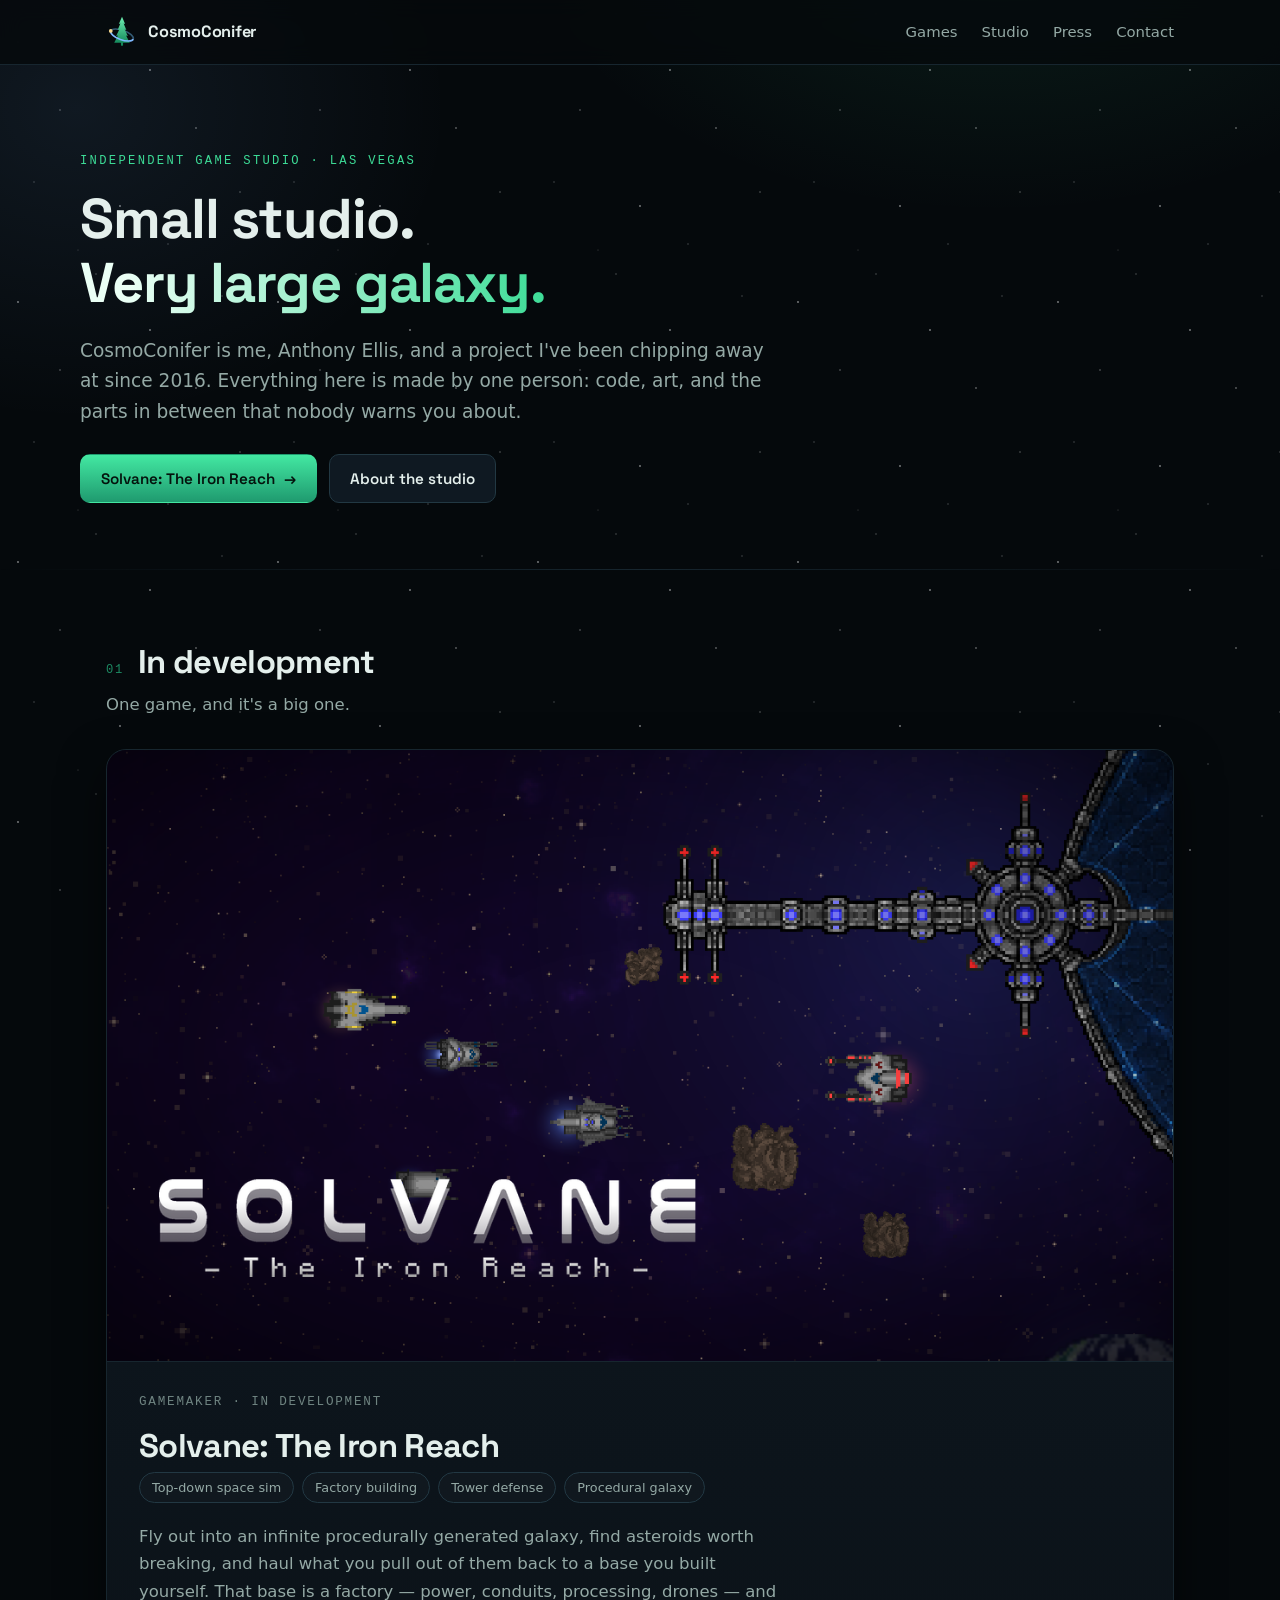
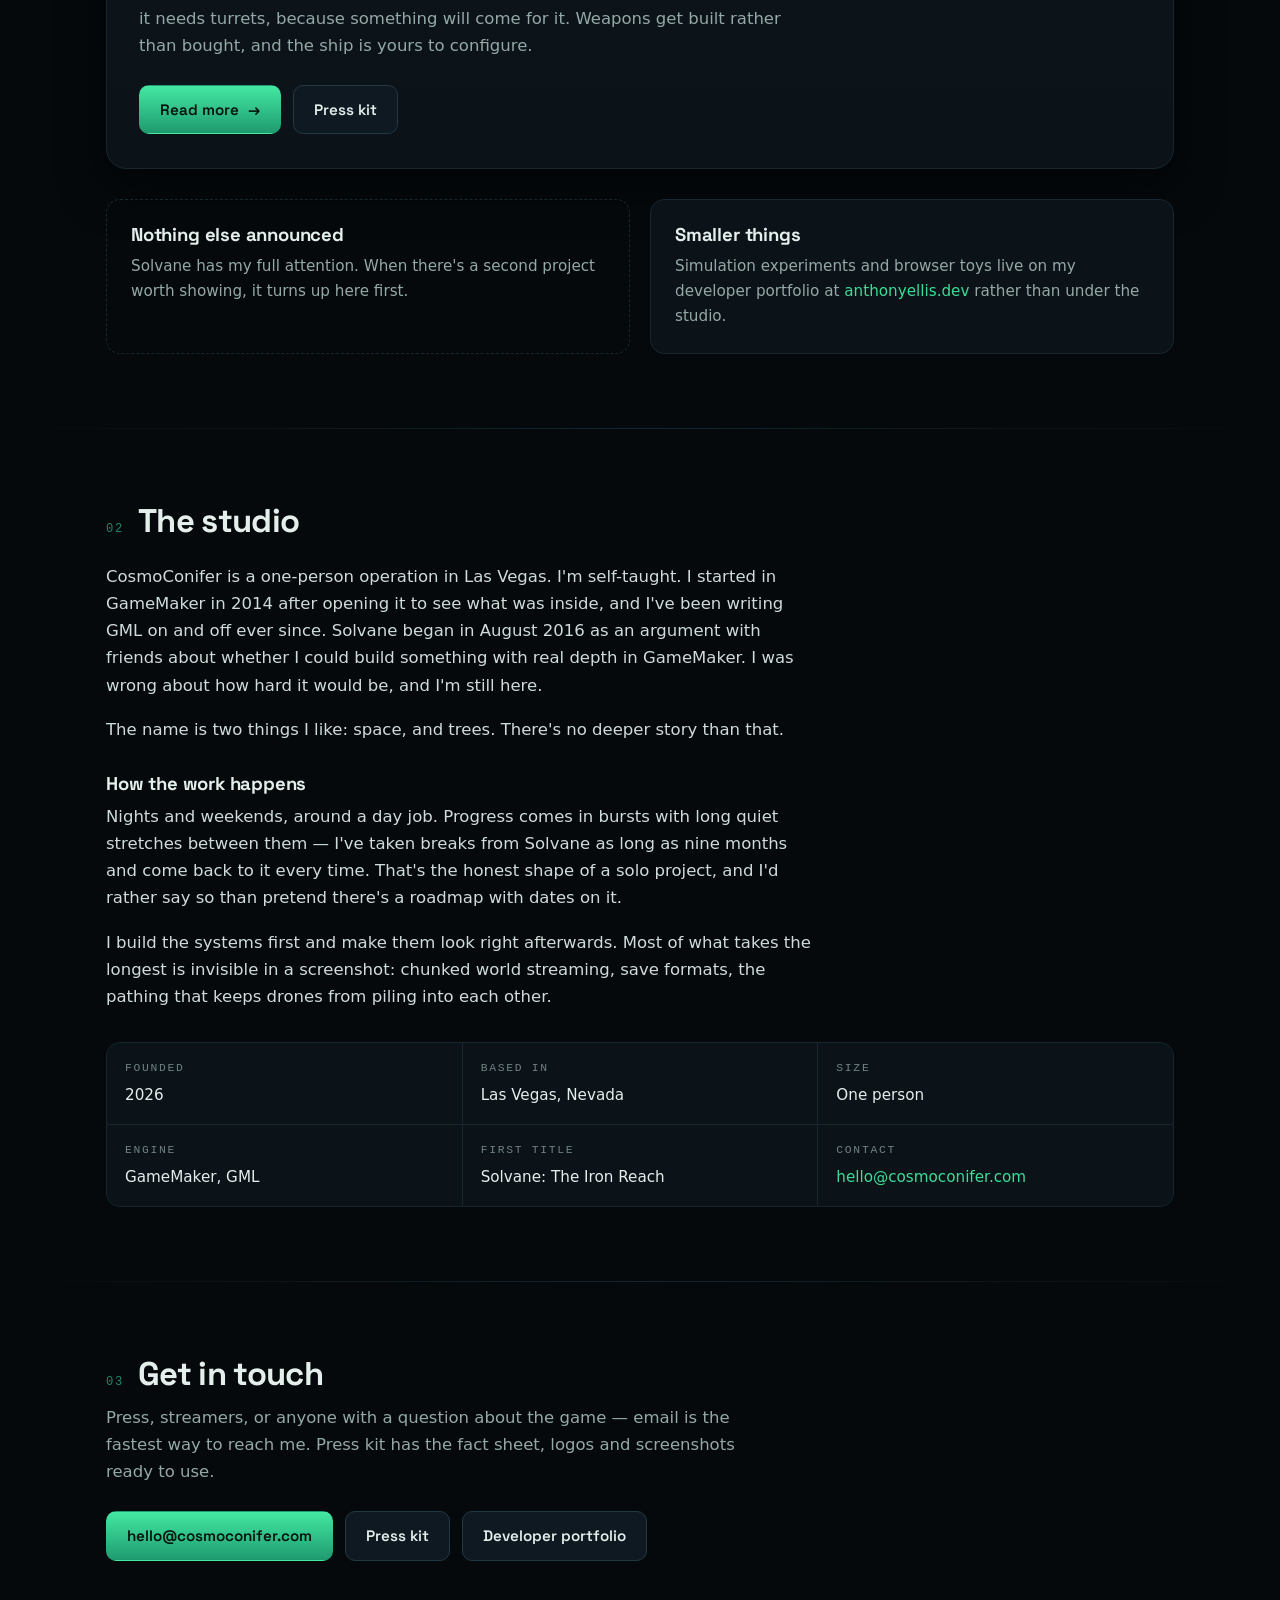
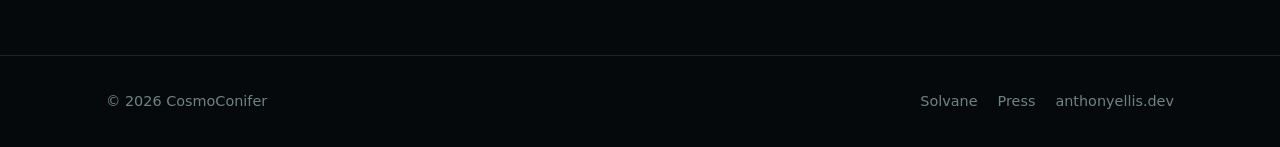
==== index.html @ 20c5da6e "Initial push" ====
<!DOCTYPE html>
<html lang="en">
<head>
<meta charset="UTF-8">
<meta name="viewport" content="width=device-width, initial-scale=1">
<title>CosmoConifer — independent game studio</title>
<meta name="description" content="A one-person game studio in Las Vegas. Currently building Solvane: The Iron Reach, a top-down space game about mining, building and defending an infinite procedural galaxy.">
<link rel="canonical" href="https://cosmoconifer.com/">
<meta name="theme-color" content="#05090c">
<meta property="og:type" content="website">
<meta property="og:site_name" content="CosmoConifer">
<meta property="og:title" content="CosmoConifer — independent game studio">
<meta property="og:description" content="Currently building Solvane: The Iron Reach, a top-down space game about mining, building and defending an infinite procedural galaxy.">
<meta property="og:url" content="https://cosmoconifer.com/">
<meta property="og:image" content="https://cosmoconifer.com/assets/img/solvane-key.png">
<meta name="twitter:card" content="summary_large_image">
<link rel="icon" href="/assets/favicon.svg" type="image/svg+xml">
<link rel="preconnect" href="https://fonts.googleapis.com">
<link rel="preconnect" href="https://fonts.gstatic.com" crossorigin>
<link href="https://fonts.googleapis.com/css2?family=Space+Grotesk:wght@500;600;700&display=swap" rel="stylesheet">
<link rel="stylesheet" href="/assets/css/site.css">
</head>
<body>
<div class="starfield" aria-hidden="true"></div>

<header class="topbar">
  <div class="wrap">
    <a class="mark" href="/"><img src="/assets/logo/mark.svg" alt="" width="32" height="32">CosmoConifer</a>
    <nav class="navlinks" aria-label="Primary">
      <a href="#games">Games</a>
      <a href="#studio">Studio</a>
      <a href="/press/" class="hide-sm">Press</a>
      <a href="#contact">Contact</a>
    </nav>
  </div>
</header>

<main>

  <section class="hero wrap">
    <p class="eyebrow">Independent game studio · Las Vegas</p>
    <h1>Small studio.<br><span class="accent">Very large galaxy.</span></h1>
    <p class="lede">
      CosmoConifer is me, Anthony Ellis, and a project I've been chipping away at since 2016.
      Everything here is made by one person: code, art, and the parts in between that nobody
      warns you about.
    </p>
    <div class="cta-row">
      <a class="btn btn-primary" href="/games/solvane/">Solvane: The Iron Reach <span class="arrow" aria-hidden="true">→</span></a>
      <a class="btn" href="#studio">About the studio</a>
    </div>
  </section>

  <hr class="rule">

  <section id="games" class="wrap">
    <div class="shead"><span class="num">01</span><h2>In development</h2></div>
    <p class="sintro">One game, and it's a big one.</p>

    <div class="feature" style="margin-top:30px">
      <img class="art" src="/assets/img/solvane-key.png"
           alt="Solvane: The Iron Reach key art — the player ship and two wingmen flying past an enormous orbital structure over a starfield."
           width="1232" height="706">
      <div class="body">
        <p class="sub">GameMaker · In development</p>
        <h2>Solvane: The Iron Reach</h2>
        <ul class="pills">
          <li>Top-down space sim</li>
          <li>Factory building</li>
          <li>Tower defense</li>
          <li>Procedural galaxy</li>
        </ul>
        <p style="color:var(--dim);max-width:62ch">
          Fly out into an infinite procedurally generated galaxy, find asteroids worth breaking,
          and haul what you pull out of them back to a base you built yourself. That base is a
          factory — power, conduits, processing, drones — and it needs turrets, because something
          will come for it. Weapons get built rather than bought, and the ship is yours to configure.
        </p>
        <div class="cta-row">
          <a class="btn btn-primary" href="/games/solvane/">Read more <span class="arrow" aria-hidden="true">→</span></a>
          <a class="btn" href="/press/">Press kit</a>
        </div>
      </div>
    </div>

    <div class="cards">
      <div class="card quiet">
        <h3>Nothing else announced</h3>
        <p>Solvane has my full attention. When there's a second project worth showing, it turns
        up here first.</p>
      </div>
      <div class="card">
        <h3>Smaller things</h3>
        <p>Simulation experiments and browser toys live on my developer portfolio at
        <a href="https://anthonyellis.dev">anthonyellis.dev</a> rather than under the studio.</p>
      </div>
    </div>
  </section>

  <hr class="rule">

  <section id="studio" class="wrap">
    <div class="shead"><span class="num">02</span><h2>The studio</h2></div>
    <div class="prose" style="margin-top:22px">
      <p>
        CosmoConifer is a one-person operation in Las Vegas. I'm self-taught. I started in
        GameMaker in 2014 after opening it to see what was inside, and I've been writing GML on
        and off ever since. Solvane began in August 2016 as an argument with friends about
        whether I could build something with real depth in GameMaker. I was wrong about how
        hard it would be, and I'm still here.
      </p>
      <p>
        The name is two things I like: space, and trees. There's no deeper story than that.
      </p>
      <h3>How the work happens</h3>
      <p>
        Nights and weekends, around a day job. Progress comes in bursts with long quiet stretches
        between them — I've taken breaks from Solvane as long as nine months and come back to it
        every time. That's the honest shape of a solo project, and I'd rather say so than pretend
        there's a roadmap with dates on it.
      </p>
      <p>
        I build the systems first and make them look right afterwards. Most of what takes the
        longest is invisible in a screenshot: chunked world streaming, save formats, the pathing
        that keeps drones from piling into each other.
      </p>
    </div>

    <dl class="factgrid">
      <div class="fact"><dt>Founded</dt><dd>2026</dd></div>
      <div class="fact"><dt>Based in</dt><dd>Las Vegas, Nevada</dd></div>
      <div class="fact"><dt>Size</dt><dd>One person</dd></div>
      <div class="fact"><dt>Engine</dt><dd>GameMaker, GML</dd></div>
      <div class="fact"><dt>First title</dt><dd>Solvane: The Iron Reach</dd></div>
      <div class="fact"><dt>Contact</dt><dd><a href="mailto:hello@cosmoconifer.com">hello@cosmoconifer.com</a></dd></div>
    </dl>
  </section>

  <hr class="rule">

  <section id="contact" class="wrap">
    <div class="shead"><span class="num">03</span><h2>Get in touch</h2></div>
    <p class="sintro">
      Press, streamers, or anyone with a question about the game — email is the fastest way to
      reach me. Press kit has the fact sheet, logos and screenshots ready to use.
    </p>
    <div class="cta-row">
      <a class="btn btn-primary" href="mailto:hello@cosmoconifer.com">hello@cosmoconifer.com</a>
      <a class="btn" href="/press/">Press kit</a>
      <a class="btn" href="https://anthonyellis.dev">Developer portfolio</a>
    </div>
  </section>

</main>

<footer class="site">
  <div class="wrap">
    <span>© <span class="yr">2026</span> CosmoConifer</span>
    <span class="fl">
      <a href="/games/solvane/">Solvane</a>
      <a href="/press/">Press</a>
      <a href="https://anthonyellis.dev">anthonyellis.dev</a>
    </span>
  </div>
</footer>

<script>document.querySelectorAll('.yr').forEach(e => e.textContent = new Date().getFullYear());</script>
</body>
</html>
---- assets/css/site.css ----
/* CosmoConifer — cosmic pine
   One stylesheet for the whole site. Palette, type scale, then components. */

:root{
  --ink:#05090c;
  --ink-2:#080e13;
  --panel:#0b1218;
  --panel-2:#0f1922;
  --line:#17262f;
  --line-2:#223843;
  --txt:#e4efec;
  --dim:#94a9a5;
  --dim-2:#6f8481;
  --green:#3ddc97;
  --green-d:#1d8a63;
  --ice:#7fb9ff;
  --gold:#f5d78e;
  --rad:14px;
  --shadow:0 18px 46px rgba(0,0,0,.55);
  --font:"Space Grotesk",ui-sans-serif,system-ui,-apple-system,"Segoe UI",Roboto,sans-serif;
  --body:ui-sans-serif,system-ui,-apple-system,"Segoe UI",Roboto,Helvetica,Arial,sans-serif;
  --mono:ui-monospace,SFMono-Regular,"SF Mono",Menlo,Consolas,monospace;
}

*{box-sizing:border-box}
html{scroll-behavior:smooth}
body{
  margin:0;
  background:var(--ink);
  color:var(--txt);
  font:16.5px/1.65 var(--body);
  -webkit-font-smoothing:antialiased;
}
img{max-width:100%;height:auto;display:block}
a{color:var(--green);text-decoration:none}
a:hover{text-decoration:underline}
h1,h2,h3,h4{font-family:var(--font);font-weight:700;line-height:1.15;letter-spacing:-.02em;margin:0}
h1{font-size:clamp(2.1rem,5.2vw,3.5rem)}
h2{font-size:clamp(1.5rem,3.1vw,2.05rem)}
h3{font-size:1.16rem;letter-spacing:-.01em}
p{margin:0 0 1.05em}

.wrap{max-width:1120px;margin:0 auto;padding-left:26px;padding-right:26px}
section{padding:74px 0}
.rule{height:1px;background:linear-gradient(90deg,transparent,var(--line),transparent);border:0;margin:0}

/* ── page glow ─────────────────────────────────────────────────────────── */
.starfield{
  position:fixed;inset:0;z-index:-1;pointer-events:none;
  background:
    radial-gradient(760px 460px at 78% -8%, rgba(61,220,151,.10), transparent 62%),
    radial-gradient(620px 520px at 6% 12%, rgba(127,185,255,.09), transparent 60%),
    url("data:image/svg+xml,%3Csvg xmlns='http://www.w3.org/2000/svg' width='260' height='260'%3E%3Cg fill='%23ffffff'%3E%3Ccircle cx='18' cy='42' r='.9' opacity='.5'/%3E%3Ccircle cx='96' cy='14' r='.7' opacity='.35'/%3E%3Ccircle cx='150' cy='70' r='1' opacity='.45'/%3E%3Ccircle cx='222' cy='36' r='.7' opacity='.3'/%3E%3Ccircle cx='60' cy='110' r='.8' opacity='.4'/%3E%3Ccircle cx='196' cy='128' r='.9' opacity='.35'/%3E%3Ccircle cx='34' cy='182' r='.7' opacity='.3'/%3E%3Ccircle cx='120' cy='206' r='1' opacity='.45'/%3E%3Ccircle cx='240' cy='192' r='.8' opacity='.35'/%3E%3Ccircle cx='168' cy='244' r='.7' opacity='.3'/%3E%3Ccircle cx='78' cy='250' r='.6' opacity='.25'/%3E%3C/g%3E%3C/svg%3E"),
    var(--ink);
}

/* ── header ────────────────────────────────────────────────────────────── */
.topbar{
  position:sticky;top:0;z-index:40;
  background:rgba(5,9,12,.80);
  backdrop-filter:blur(11px);
  border-bottom:1px solid var(--line);
}
.topbar .wrap{display:flex;align-items:center;justify-content:space-between;gap:20px;height:64px}
.mark{
  display:inline-flex;align-items:center;gap:10px;
  color:var(--txt);font-family:var(--font);font-weight:700;font-size:1.02rem;letter-spacing:-.015em;
}
.mark:hover{text-decoration:none;color:#fff}
.mark img{width:32px;height:32px}
.navlinks{display:flex;align-items:center;gap:24px}
.navlinks a{color:var(--dim);font-size:.93rem;font-weight:500}
.navlinks a:hover{color:var(--txt);text-decoration:none}
.navlinks a.on{color:var(--green)}

/* ── buttons ───────────────────────────────────────────────────────────── */
.btn{
  display:inline-flex;align-items:center;gap:9px;
  padding:11px 20px;border-radius:10px;
  border:1px solid var(--line-2);
  color:var(--txt);background:var(--panel-2);
  font-family:var(--font);font-weight:600;font-size:.95rem;
  transition:border-color .15s, transform .15s, background .15s;
}
.btn:hover{text-decoration:none;border-color:var(--green-d);transform:translateY(-1px)}
.btn-primary{
  background:linear-gradient(180deg,#43e8a2,#1f9a6f);
  border-color:transparent;color:#04120c;
}
.btn-primary:hover{filter:brightness(1.07)}
.btn .arrow{transition:transform .15s}
.btn:hover .arrow{transform:translateX(3px)}
.cta-row{display:flex;flex-wrap:wrap;gap:12px;margin-top:26px}

/* ── hero ──────────────────────────────────────────────────────────────── */
.hero{padding:86px 0 66px}
.eyebrow{
  font-family:var(--mono);font-size:.76rem;letter-spacing:.19em;text-transform:uppercase;
  color:var(--green);margin:0 0 16px;
}
.lede{font-size:1.16rem;color:var(--dim);max-width:60ch;margin-top:20px}
.hero h1 .accent{
  background:linear-gradient(90deg,#eafff5 10%,var(--green));
  -webkit-background-clip:text;background-clip:text;color:transparent;
}

/* ── featured game ─────────────────────────────────────────────────────── */
.feature{
  border:1px solid var(--line);border-radius:20px;overflow:hidden;
  background:linear-gradient(180deg,var(--panel-2),var(--panel));
  box-shadow:var(--shadow);
}
.feature .art{display:block;border-bottom:1px solid var(--line)}
.feature .body{padding:30px 32px 34px}
.feature h2{margin-bottom:6px}
.feature .sub{color:var(--dim-2);font-family:var(--mono);font-size:.79rem;letter-spacing:.14em;text-transform:uppercase;margin:0 0 16px}

.pills{display:flex;flex-wrap:wrap;gap:8px;margin:0 0 20px;padding:0;list-style:none}
.pills li{
  font-size:.8rem;color:var(--dim);
  border:1px solid var(--line-2);border-radius:999px;padding:4px 12px;
  background:rgba(255,255,255,.015);
}

/* ── generic cards ─────────────────────────────────────────────────────── */
.cards{display:grid;gap:20px;grid-template-columns:repeat(auto-fit,minmax(280px,1fr));margin-top:30px}
.card{
  border:1px solid var(--line);border-radius:var(--rad);
  background:var(--panel);padding:24px;
}
.card h3{margin-bottom:8px}
.card p{color:var(--dim);font-size:.95rem;margin:0}
.card.quiet{border-style:dashed;background:transparent}

/* ── fact grid ─────────────────────────────────────────────────────────── */
/* Fixed column counts rather than auto-fit: an odd number of trailing cells
   left a dark hole in the corner of the panel. */
.factgrid{
  display:grid;gap:1px;background:var(--line);
  border:1px solid var(--line);border-radius:var(--rad);overflow:hidden;
  grid-template-columns:repeat(2,1fr);margin:32px 0 0;
}
@media (min-width:720px){ .factgrid{grid-template-columns:repeat(3,1fr)} }
.fact{background:var(--panel);padding:16px 18px}
.fact dt{font-family:var(--mono);font-size:.71rem;letter-spacing:.15em;text-transform:uppercase;color:var(--dim-2);margin-bottom:5px}
.fact dd{margin:0;font-size:.95rem}

/* ── prose ─────────────────────────────────────────────────────────────── */
.prose{max-width:68ch}
.prose h2{margin:44px 0 14px}
.prose h3{margin:30px 0 8px}
.prose p,.prose li{color:#cfdcd9}
.prose ul{padding-left:20px}
.prose li{margin-bottom:7px}
.prose li::marker{color:var(--green-d)}
.prose > :first-child{margin-top:0}

/* ── gallery ───────────────────────────────────────────────────────────── */
.shots{display:grid;gap:18px;grid-template-columns:repeat(auto-fit,minmax(420px,1fr));margin-top:30px}
figure{margin:0}
.shot{border:1px solid var(--line);border-radius:var(--rad);overflow:hidden;background:var(--panel)}
.shot img{width:100%}
.shot figcaption{padding:12px 16px;font-size:.87rem;color:var(--dim-2);border-top:1px solid var(--line)}

.shotframe{border:1px solid var(--line);border-radius:18px;overflow:hidden;background:var(--panel);box-shadow:var(--shadow)}
.caption{font-size:.87rem;color:var(--dim-2);margin:10px 2px 0}

/* ── notes / callouts ──────────────────────────────────────────────────── */
.note{
  border-left:2px solid var(--green-d);
  background:rgba(61,220,151,.045);
  border-radius:0 10px 10px 0;
  padding:16px 20px;margin:26px 0;
}
.note p{margin:0;color:#cfdcd9;font-size:.96rem}

/* ── downloads (press) ─────────────────────────────────────────────────── */
.dl{display:grid;gap:12px;margin:24px 0 0;padding:0;list-style:none}
.dl li{
  display:flex;align-items:center;justify-content:space-between;gap:16px;
  border:1px solid var(--line);border-radius:11px;background:var(--panel);
  padding:13px 18px;
}
.dl .meta{font-family:var(--mono);font-size:.78rem;color:var(--dim-2)}

/* ── section heads ─────────────────────────────────────────────────────── */
.shead{display:flex;align-items:baseline;gap:14px;margin-bottom:6px}
.shead .num{font-family:var(--mono);font-size:.76rem;color:var(--green-d);letter-spacing:.14em}
.sintro{color:var(--dim);max-width:62ch;margin-top:10px}

/* ── page hero for inner pages ─────────────────────────────────────────── */
.pagehead{padding:56px 0 30px}
.backlink{
  display:inline-block;margin-bottom:20px;color:var(--dim-2);font-size:.9rem;
}
.backlink:hover{color:var(--green)}

/* ── footer ────────────────────────────────────────────────────────────── */
footer.site{border-top:1px solid var(--line);padding:34px 0;margin-top:20px}
footer.site .wrap{display:flex;flex-wrap:wrap;gap:16px;justify-content:space-between;align-items:center}
footer.site .fl{display:flex;flex-wrap:wrap;gap:20px}
footer.site,footer.site a{color:var(--dim-2);font-size:.9rem}
footer.site a:hover{color:var(--green)}

/* ── responsive ────────────────────────────────────────────────────────── */
@media (max-width:760px){
  section{padding:54px 0}
  .hero{padding:58px 0 44px}
  .feature .body{padding:24px 22px 28px}
  .hide-sm{display:none}
  .wrap{padding-left:20px;padding-right:20px}
}

@media (prefers-reduced-motion:reduce){
  html{scroll-behavior:auto}
  .btn,.btn .arrow{transition:none}
}

/* ── press kit blocks ──────────────────────────────────────────────────── */
.copyblock{
  border:1px solid var(--line);border-left:2px solid var(--green-d);
  background:var(--panel);border-radius:0 11px 11px 0;
  padding:16px 20px;margin:14px 0 26px;
  color:#cfdcd9;font-size:.96rem;line-height:1.6;
}
.copyblock p:last-child{margin-bottom:0}
.lbl{
  font-family:var(--mono);font-size:.72rem;letter-spacing:.15em;text-transform:uppercase;
  color:var(--dim-2);margin:22px 0 0;
}
.logogrid{display:grid;gap:14px;grid-template-columns:repeat(auto-fit,minmax(150px,1fr));margin-top:16px}
.logogrid figure{
  border:1px solid var(--line);border-radius:var(--rad);background:var(--panel);
  padding:22px;text-align:center;
}
.logogrid img{width:86px;height:86px;margin:0 auto 12px}
.logogrid figcaption{font-size:.83rem;color:var(--dim-2)}
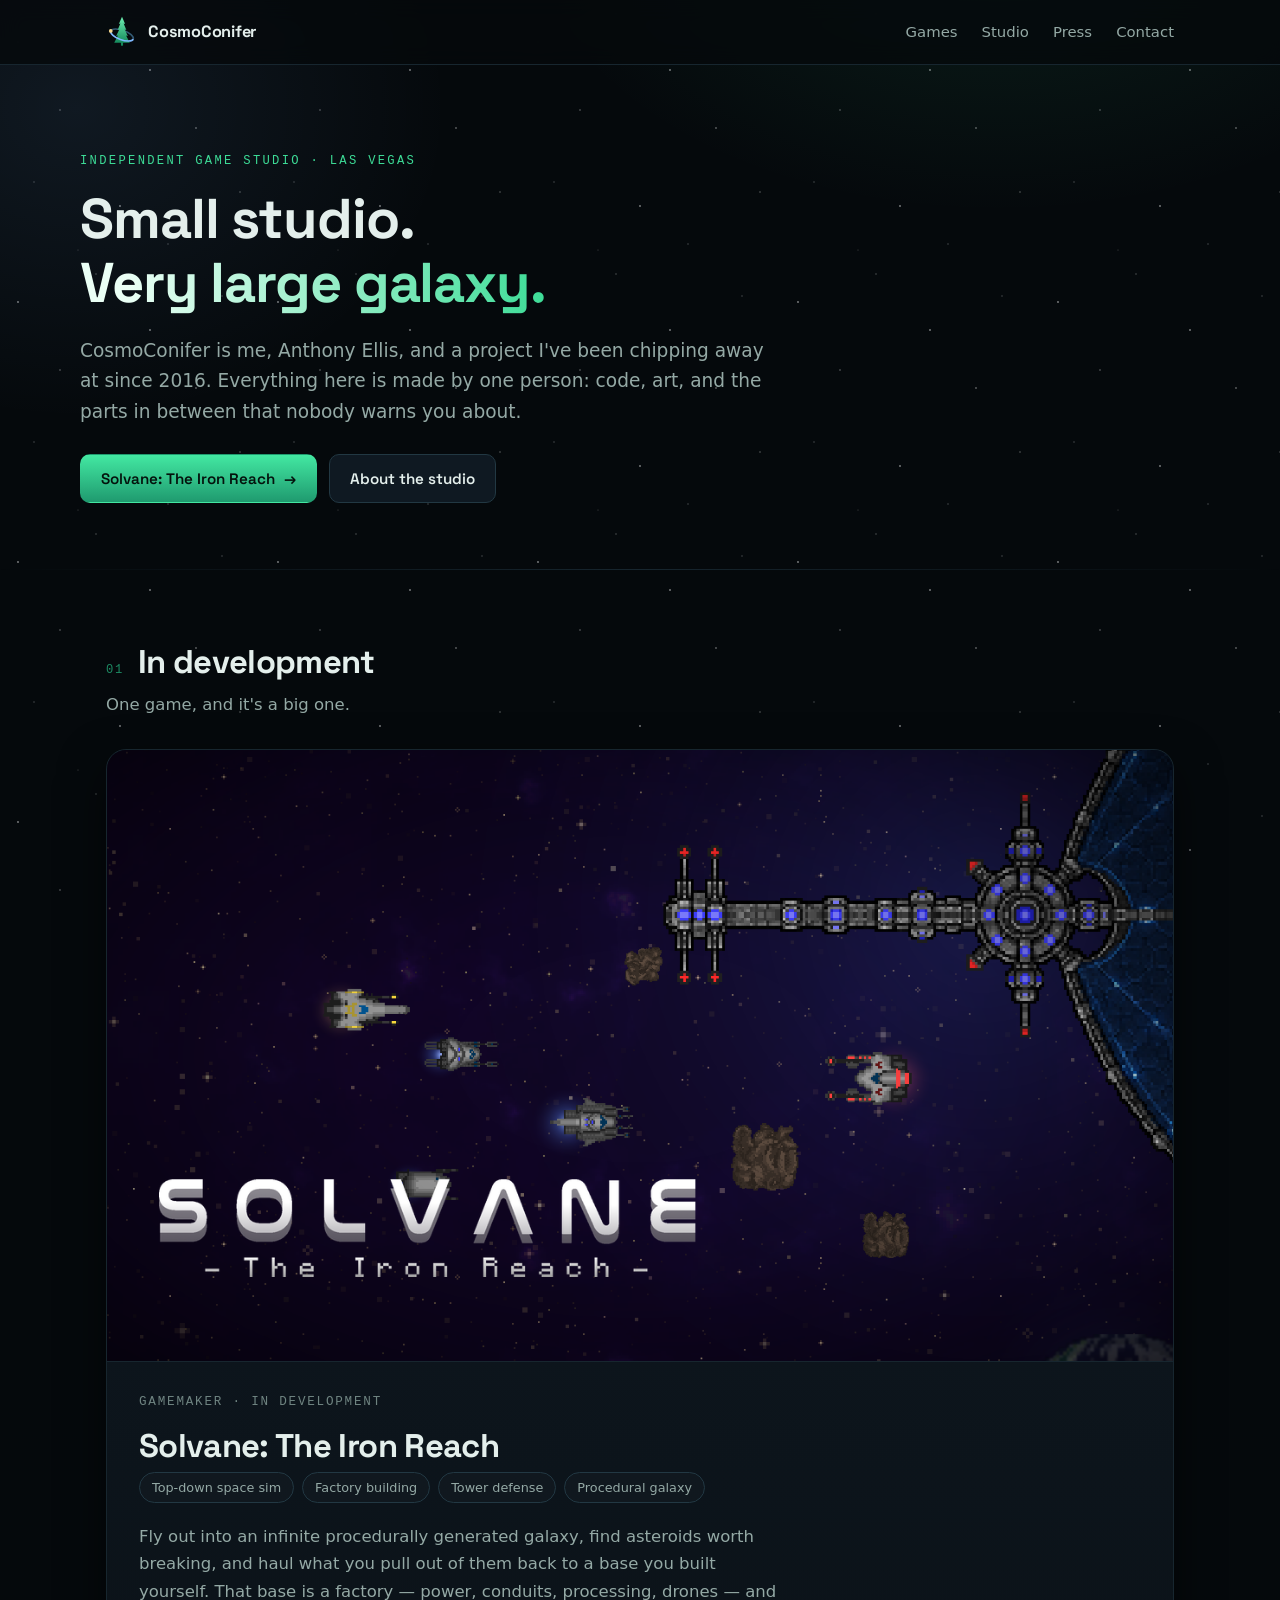
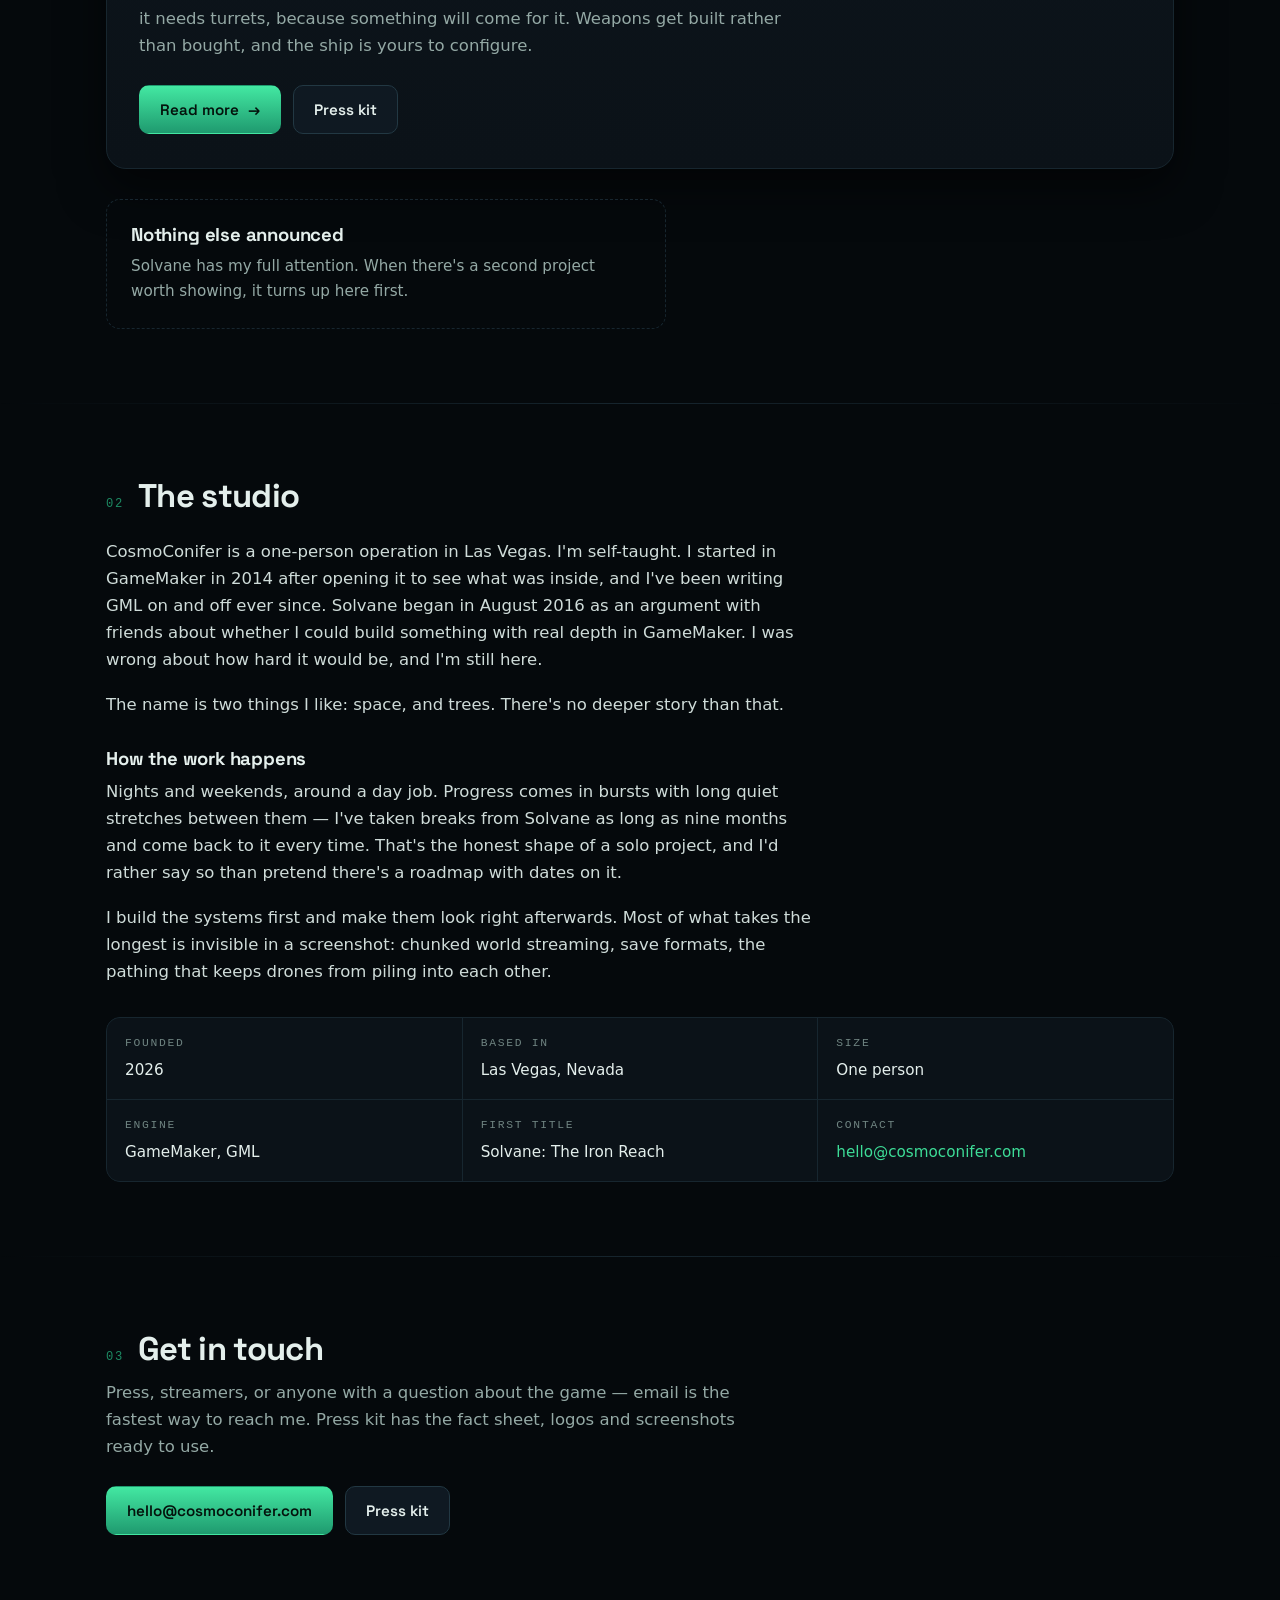
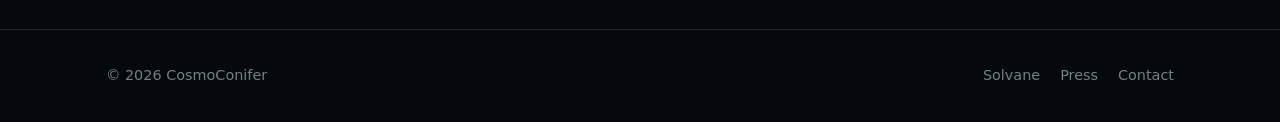
==== commit c3bf55d9: "removed portfolio references" ====
--- a/index.html
+++ b/index.html
@@ -83,16 +83,11 @@
       </div>
     </div>
 
-    <div class="cards">
+    <div class="cards one">
       <div class="card quiet">
         <h3>Nothing else announced</h3>
         <p>Solvane has my full attention. When there's a second project worth showing, it turns
         up here first.</p>
-      </div>
-      <div class="card">
-        <h3>Smaller things</h3>
-        <p>Simulation experiments and browser toys live on my developer portfolio at
-        <a href="https://anthonyellis.dev">anthonyellis.dev</a> rather than under the studio.</p>
       </div>
     </div>
   </section>
@@ -147,7 +142,6 @@
     <div class="cta-row">
       <a class="btn btn-primary" href="mailto:hello@cosmoconifer.com">hello@cosmoconifer.com</a>
       <a class="btn" href="/press/">Press kit</a>
-      <a class="btn" href="https://anthonyellis.dev">Developer portfolio</a>
     </div>
   </section>
 
@@ -159,7 +153,7 @@
     <span class="fl">
       <a href="/games/solvane/">Solvane</a>
       <a href="/press/">Press</a>
-      <a href="https://anthonyellis.dev">anthonyellis.dev</a>
+      <a href="mailto:hello@cosmoconifer.com">Contact</a>
     </span>
   </div>
 </footer>
--- a/assets/css/site.css
+++ b/assets/css/site.css
@@ -131,6 +131,7 @@
 .card h3{margin-bottom:8px}
 .card p{color:var(--dim);font-size:.95rem;margin:0}
 .card.quiet{border-style:dashed;background:transparent}
+.cards.one{grid-template-columns:minmax(0,560px)}
 
 /* ── fact grid ─────────────────────────────────────────────────────────── */
 /* Fixed column counts rather than auto-fit: an odd number of trailing cells
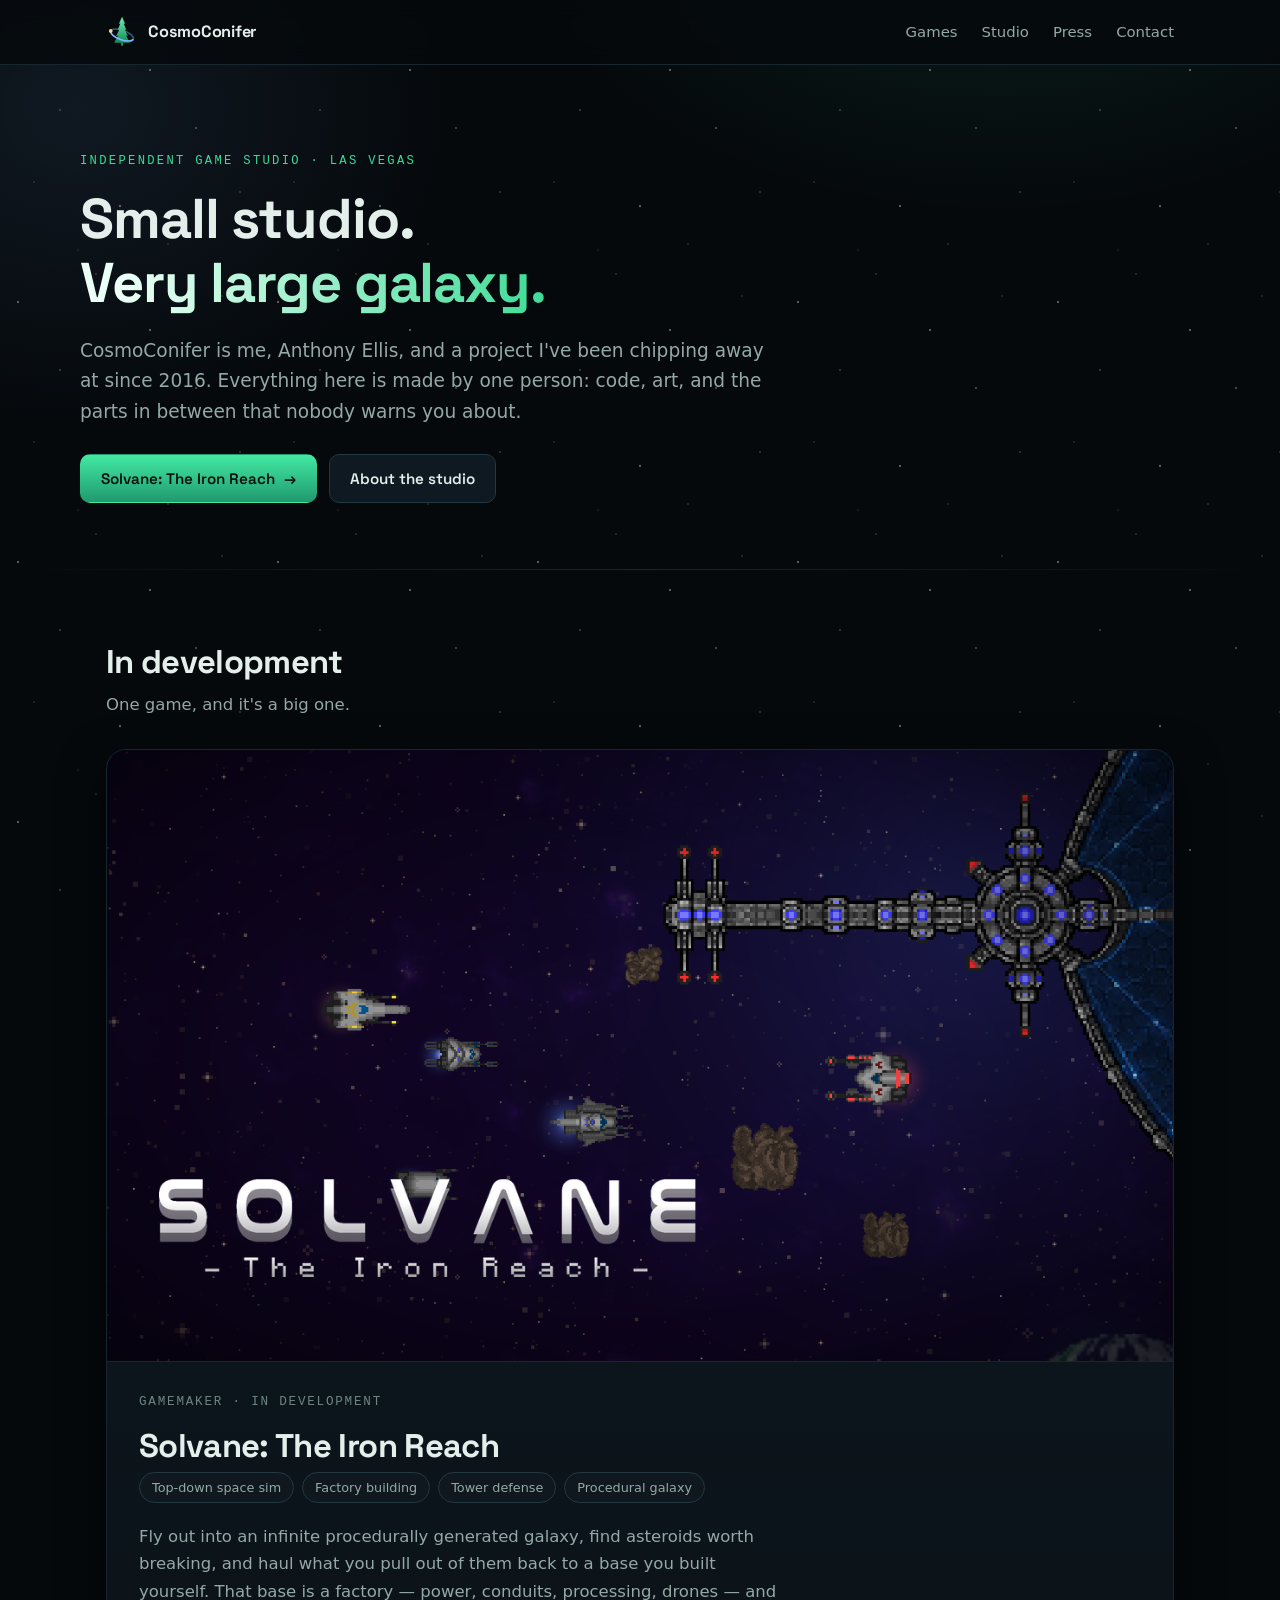
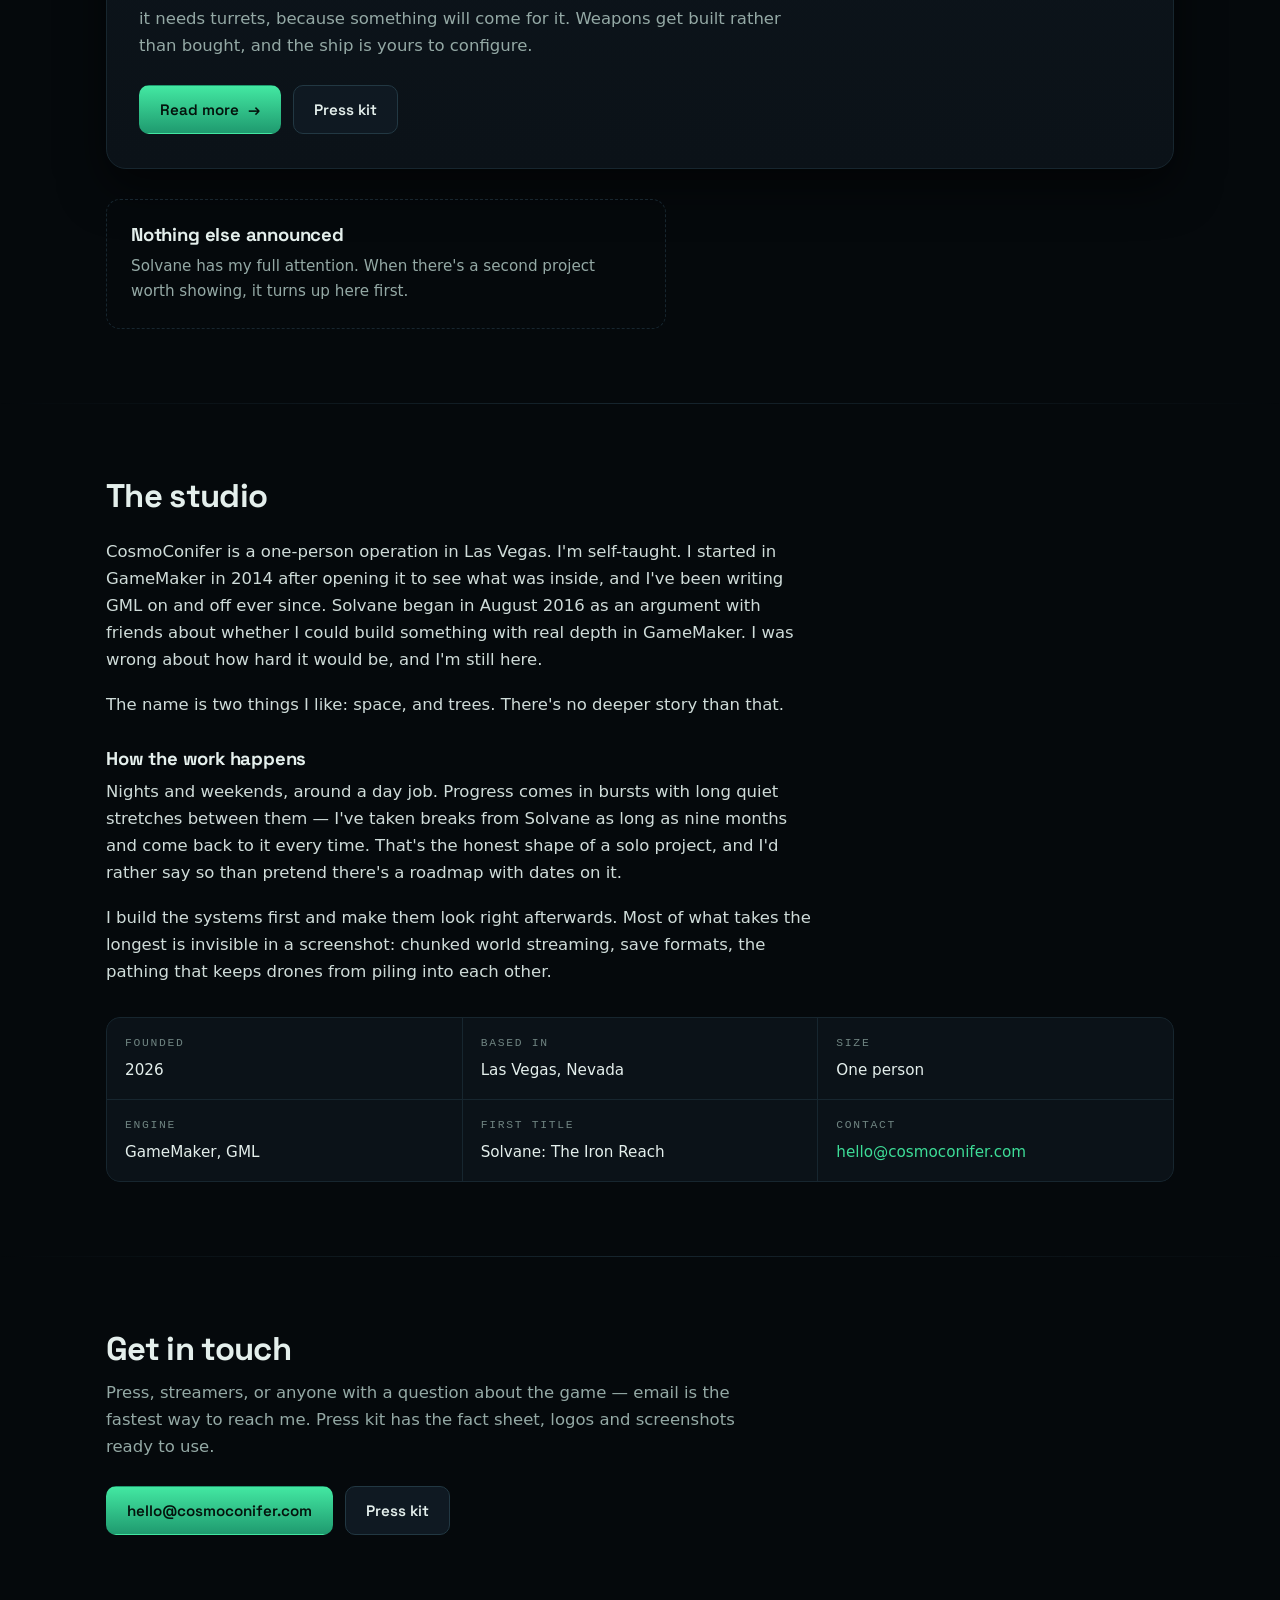
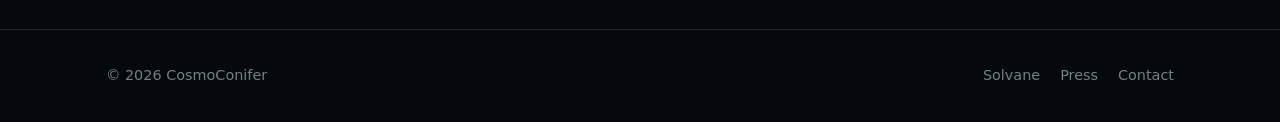
==== commit 444c4db8: "removal of excess" ====
--- a/index.html
+++ b/index.html
@@ -54,7 +54,7 @@
   <hr class="rule">
 
   <section id="games" class="wrap">
-    <div class="shead"><span class="num">01</span><h2>In development</h2></div>
+    <div class="shead"><h2>In development</h2></div>
     <p class="sintro">One game, and it's a big one.</p>
 
     <div class="feature" style="margin-top:30px">
@@ -95,7 +95,7 @@
   <hr class="rule">
 
   <section id="studio" class="wrap">
-    <div class="shead"><span class="num">02</span><h2>The studio</h2></div>
+    <div class="shead"><h2>The studio</h2></div>
     <div class="prose" style="margin-top:22px">
       <p>
         CosmoConifer is a one-person operation in Las Vegas. I'm self-taught. I started in
@@ -134,7 +134,7 @@
   <hr class="rule">
 
   <section id="contact" class="wrap">
-    <div class="shead"><span class="num">03</span><h2>Get in touch</h2></div>
+    <div class="shead"><h2>Get in touch</h2></div>
     <p class="sintro">
       Press, streamers, or anyone with a question about the game — email is the fastest way to
       reach me. Press kit has the fact sheet, logos and screenshots ready to use.
--- a/assets/css/site.css
+++ b/assets/css/site.css
@@ -186,7 +186,6 @@
 
 /* ── section heads ─────────────────────────────────────────────────────── */
 .shead{display:flex;align-items:baseline;gap:14px;margin-bottom:6px}
-.shead .num{font-family:var(--mono);font-size:.76rem;color:var(--green-d);letter-spacing:.14em}
 .sintro{color:var(--dim);max-width:62ch;margin-top:10px}
 
 /* ── page hero for inner pages ─────────────────────────────────────────── */
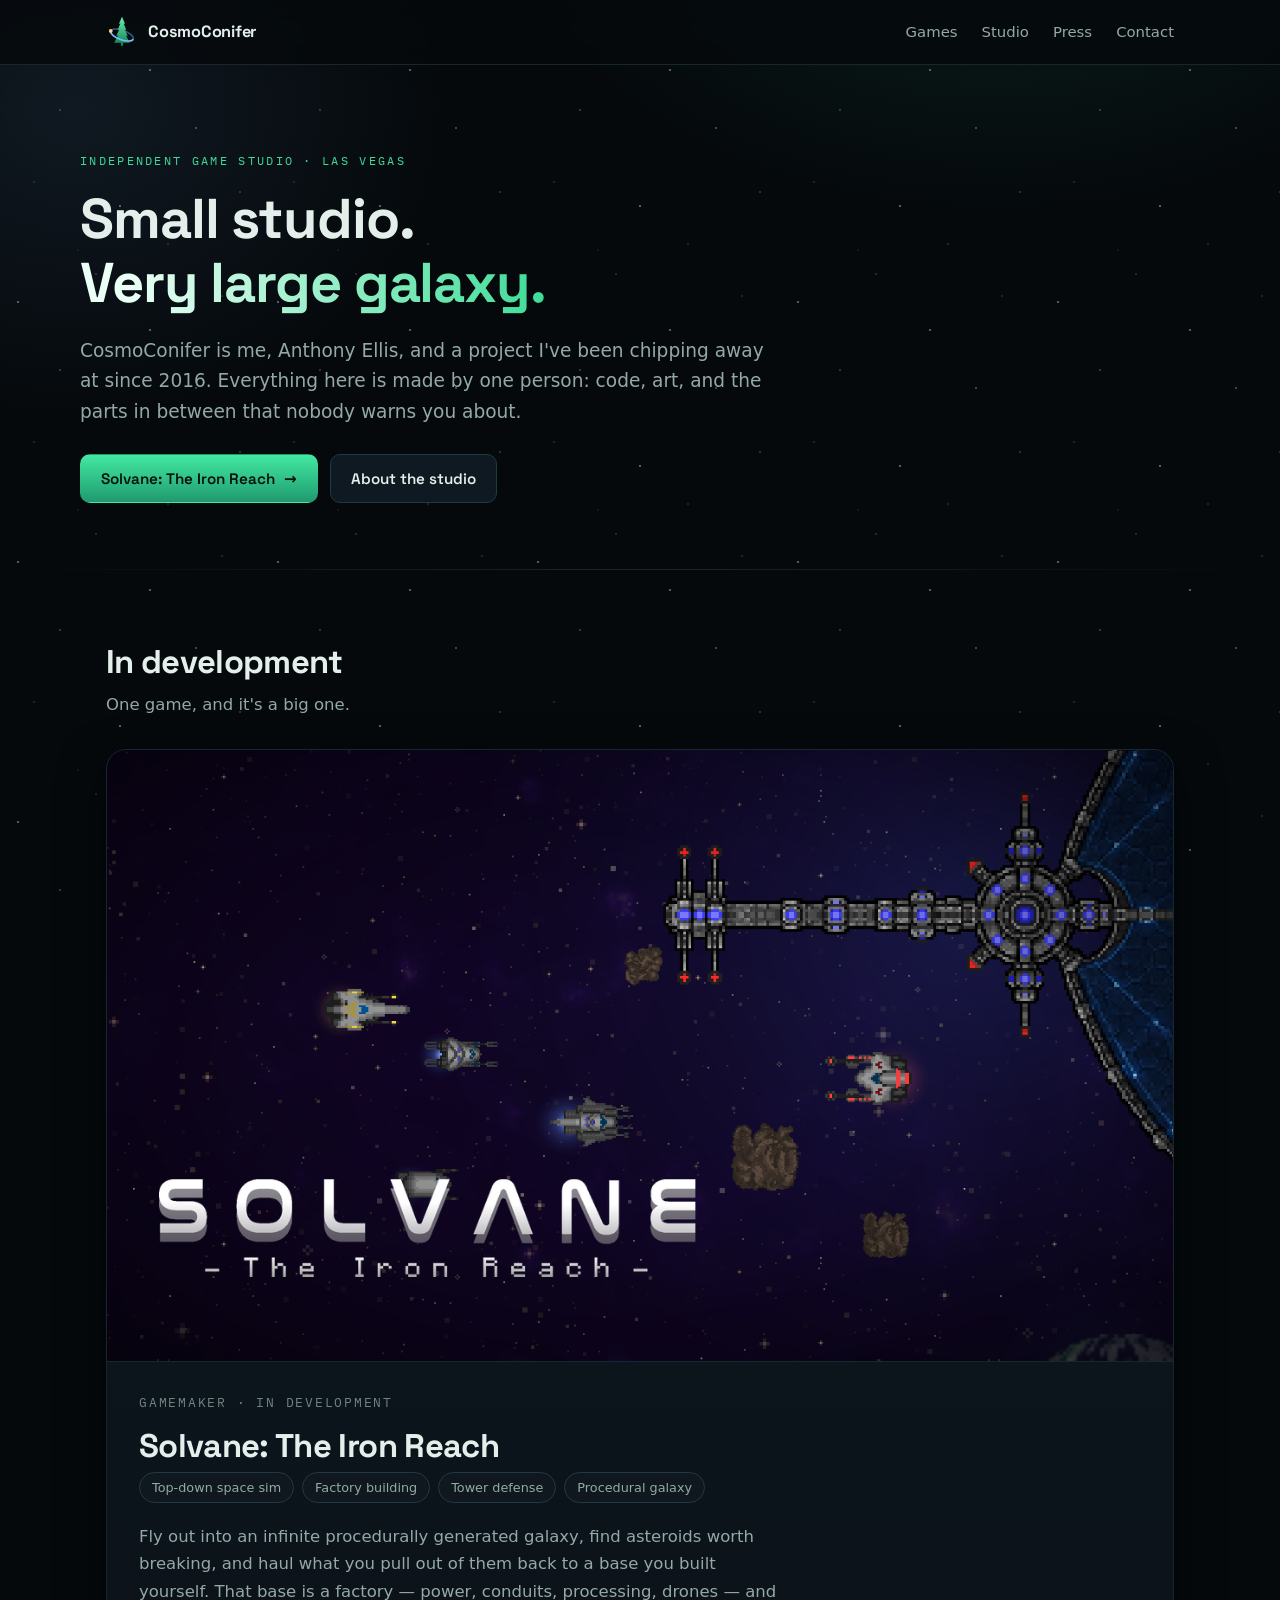
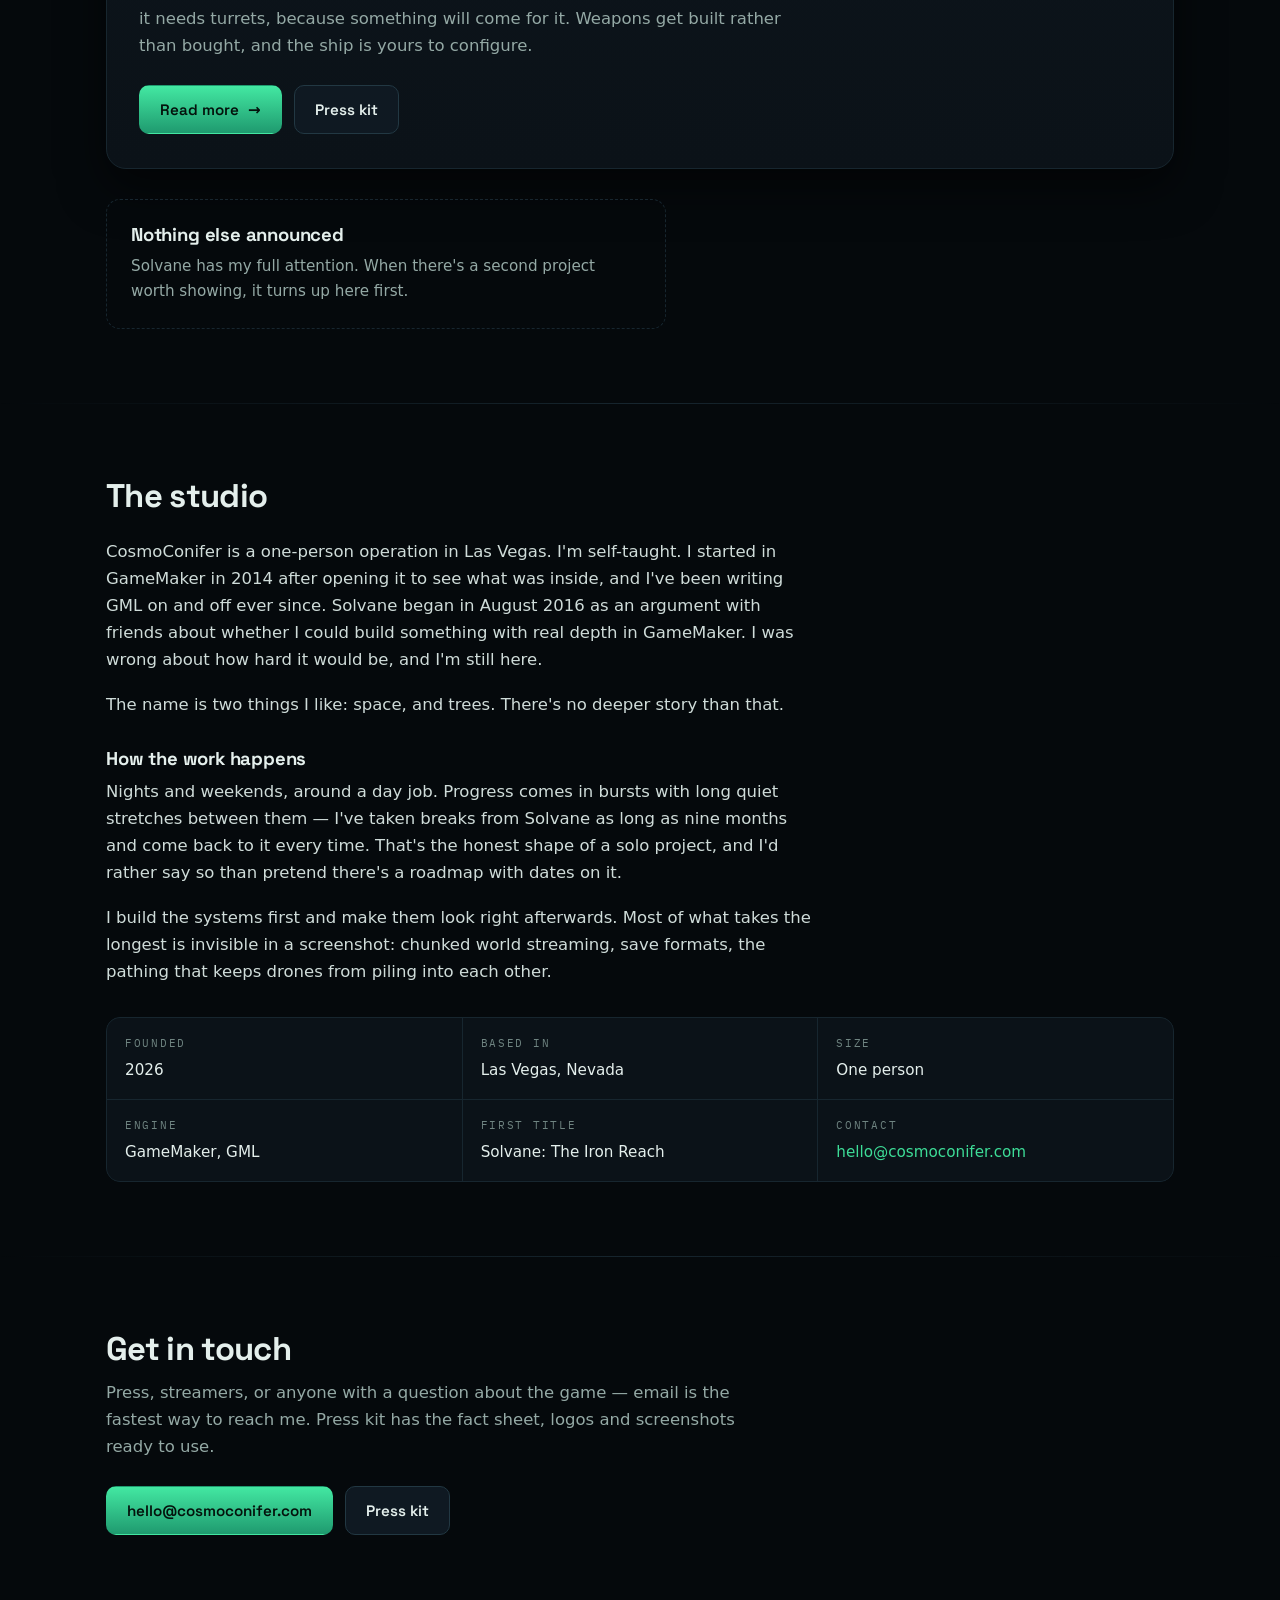
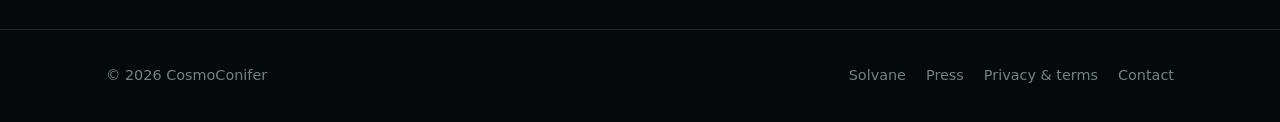
==== commit 04a740b4: "legal added" ====
--- a/index.html
+++ b/index.html
@@ -15,9 +15,6 @@
 <meta property="og:image" content="https://cosmoconifer.com/assets/img/solvane-key.png">
 <meta name="twitter:card" content="summary_large_image">
 <link rel="icon" href="/assets/favicon.svg" type="image/svg+xml">
-<link rel="preconnect" href="https://fonts.googleapis.com">
-<link rel="preconnect" href="https://fonts.gstatic.com" crossorigin>
-<link href="https://fonts.googleapis.com/css2?family=Space+Grotesk:wght@500;600;700&display=swap" rel="stylesheet">
 <link rel="stylesheet" href="/assets/css/site.css">
 </head>
 <body>
@@ -153,6 +150,7 @@
     <span class="fl">
       <a href="/games/solvane/">Solvane</a>
       <a href="/press/">Press</a>
+      <a href="/legal/">Privacy &amp; terms</a>
       <a href="mailto:hello@cosmoconifer.com">Contact</a>
     </span>
   </div>
--- a/assets/css/site.css
+++ b/assets/css/site.css
@@ -1,3 +1,37 @@
+/* Space Grotesk, self-hosted, straight out of the google-webfonts-helper zip.
+   Folder and filenames are left exactly as downloaded so re-downloading a newer
+   version is a drag-and-drop. Nothing on this site loads from a third party,
+   which is what lets the privacy page say so. If these files go missing the
+   headings fall back to the system UI font and everything still works. */
+@font-face{
+  font-family:"Space Grotesk";font-style:normal;font-weight:400;font-display:swap;
+  src:url("/assets/space-grotesk-v22-latin/space-grotesk-v22-latin-regular.woff2") format("woff2");
+}
+@font-face{
+  font-family:"Space Grotesk";font-style:normal;font-weight:500;font-display:swap;
+  src:url("/assets/space-grotesk-v22-latin/space-grotesk-v22-latin-500.woff2") format("woff2");
+}
+@font-face{
+  font-family:"Space Grotesk";font-style:normal;font-weight:600;font-display:swap;
+  src:url("/assets/space-grotesk-v22-latin/space-grotesk-v22-latin-600.woff2") format("woff2");
+}
+@font-face{
+  font-family:"Space Grotesk";font-style:normal;font-weight:700;font-display:swap;
+  src:url("/assets/space-grotesk-v22-latin/space-grotesk-v22-latin-700.woff2") format("woff2");
+}
+
+/* IBM Plex Mono, self-hosted. Converted from the TTFs in the Google Fonts zip
+   and subset to the same latin range as Space Grotesk, which took each weight
+   from 131 kB to 15 kB. Used only for the small uppercase labels. */
+@font-face{
+  font-family:"IBM Plex Mono";font-style:normal;font-weight:400;font-display:swap;
+  src:url("/assets/ibm-plex-mono-latin/ibm-plex-mono-latin-regular.woff2") format("woff2");
+}
+@font-face{
+  font-family:"IBM Plex Mono";font-style:normal;font-weight:500;font-display:swap;
+  src:url("/assets/ibm-plex-mono-latin/ibm-plex-mono-latin-500.woff2") format("woff2");
+}
+
 /* CosmoConifer — cosmic pine
    One stylesheet for the whole site. Palette, type scale, then components. */
 
@@ -19,7 +53,7 @@
   --shadow:0 18px 46px rgba(0,0,0,.55);
   --font:"Space Grotesk",ui-sans-serif,system-ui,-apple-system,"Segoe UI",Roboto,sans-serif;
   --body:ui-sans-serif,system-ui,-apple-system,"Segoe UI",Roboto,Helvetica,Arial,sans-serif;
-  --mono:ui-monospace,SFMono-Regular,"SF Mono",Menlo,Consolas,monospace;
+  --mono:"IBM Plex Mono",ui-monospace,SFMono-Regular,"SF Mono",Menlo,Consolas,monospace;
 }
 
 *{box-sizing:border-box}
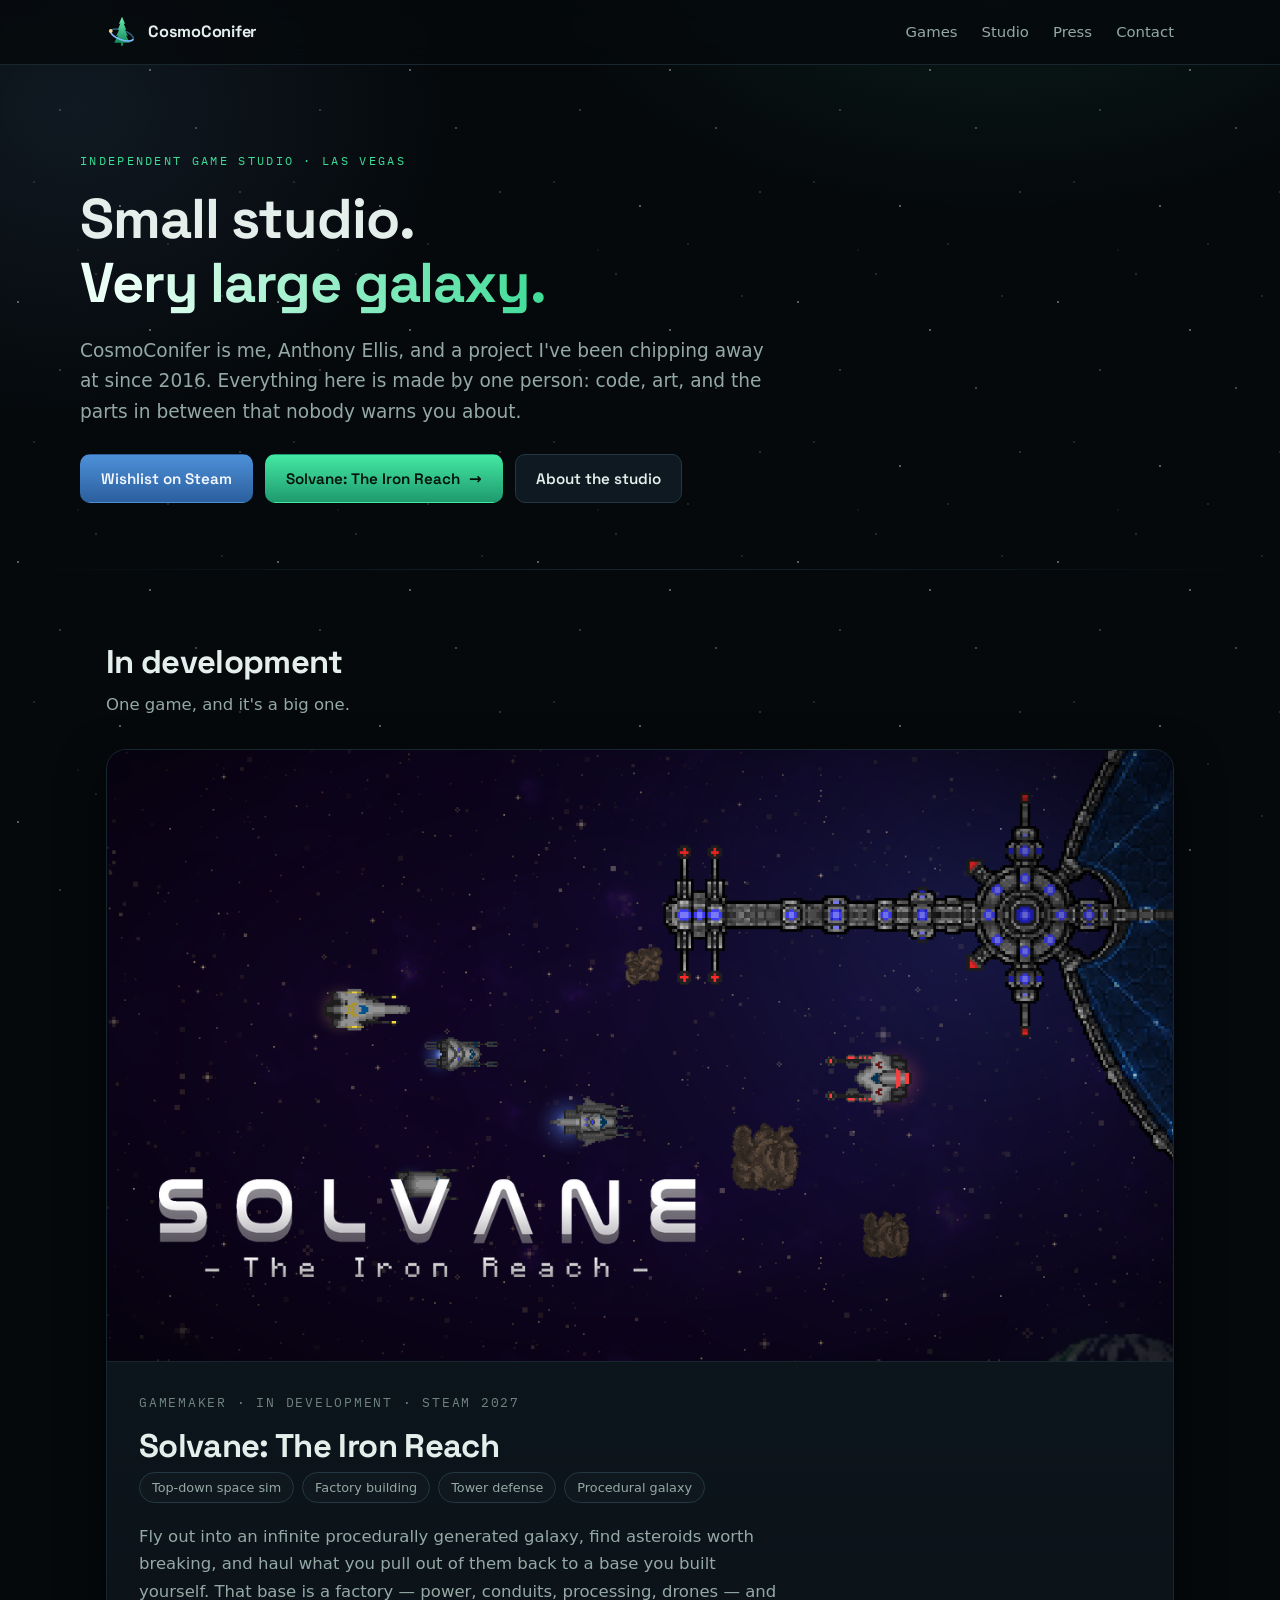
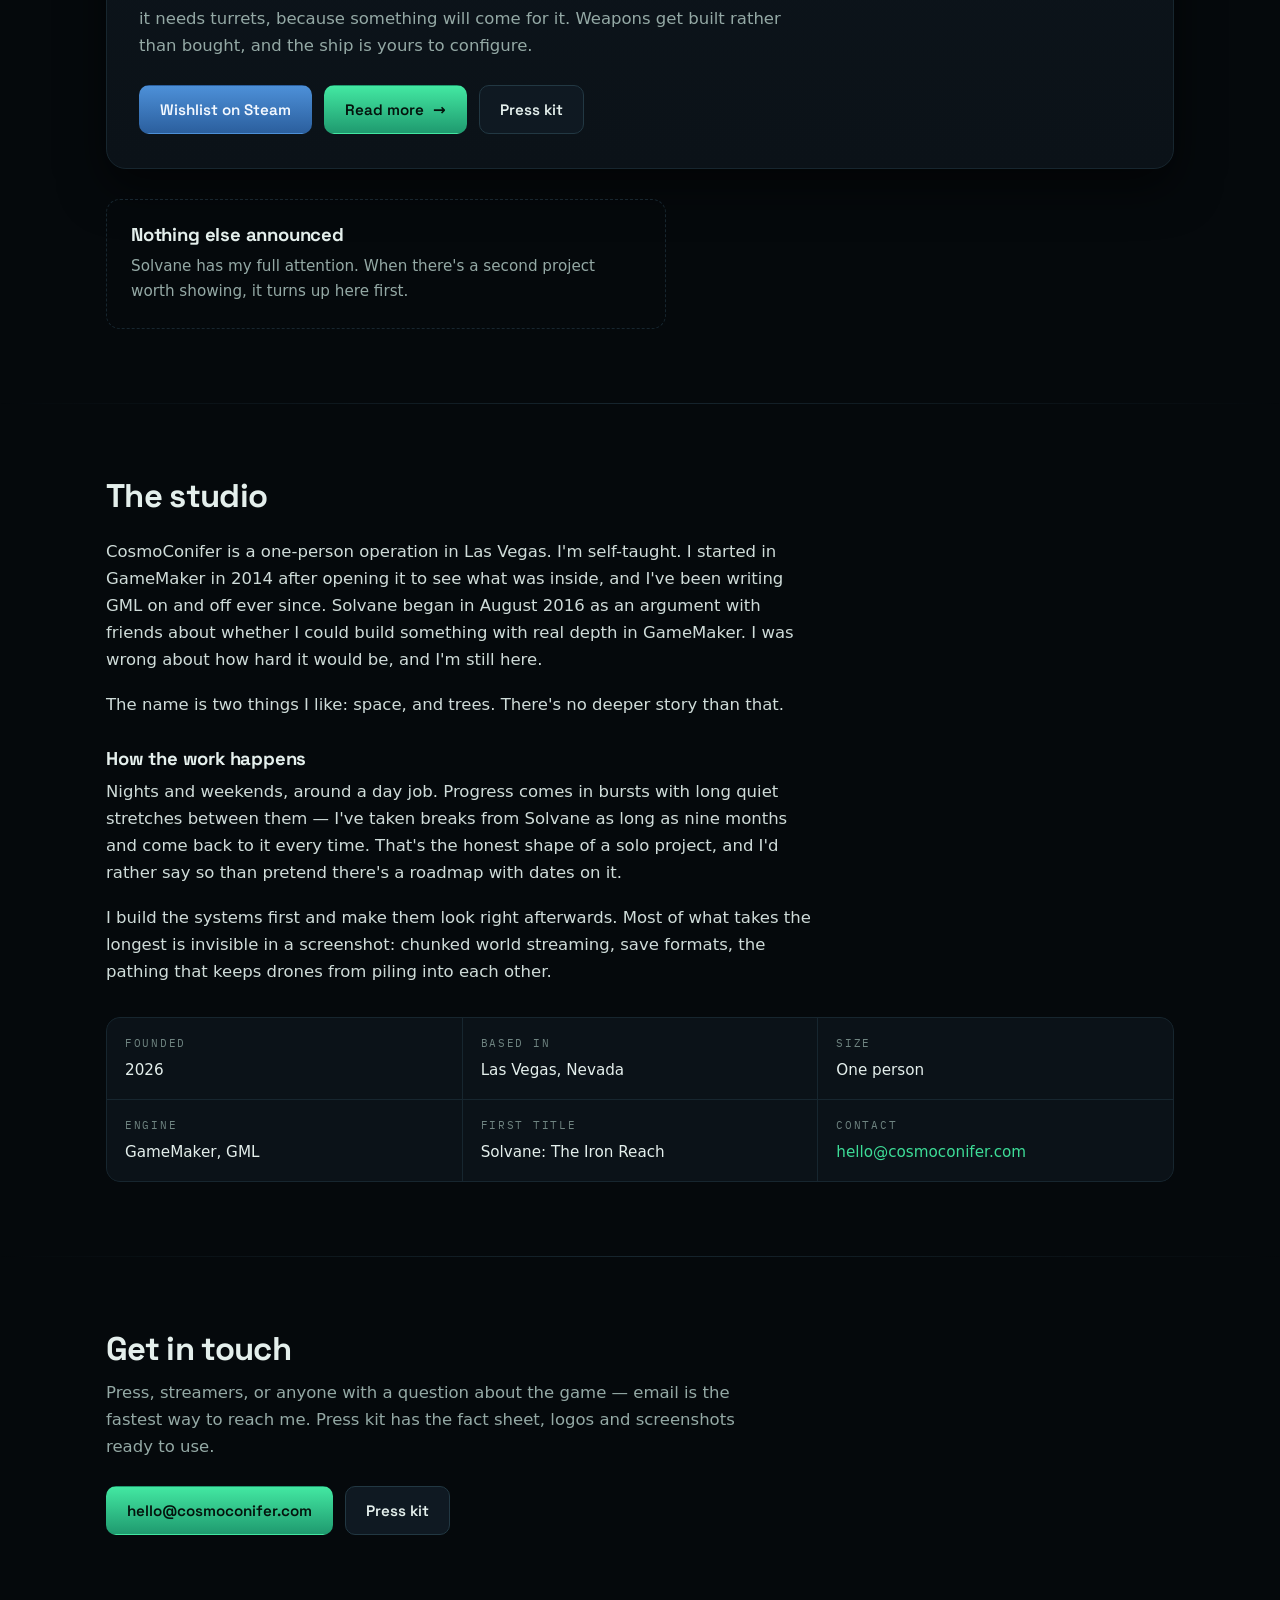
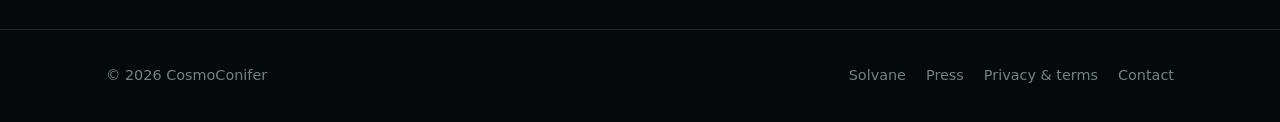
==== commit b9c9567d: "steam wishlist button" ====
--- a/index.html
+++ b/index.html
@@ -43,6 +43,7 @@
       warns you about.
     </p>
     <div class="cta-row">
+      <a class="btn btn-steam" href="https://store.steampowered.com/app/5226950/Solvane_The_Iron_Reach/">Wishlist on Steam</a>
       <a class="btn btn-primary" href="/games/solvane/">Solvane: The Iron Reach <span class="arrow" aria-hidden="true">→</span></a>
       <a class="btn" href="#studio">About the studio</a>
     </div>
@@ -59,7 +60,7 @@
            alt="Solvane: The Iron Reach key art — the player ship and two wingmen flying past an enormous orbital structure over a starfield."
            width="1232" height="706">
       <div class="body">
-        <p class="sub">GameMaker · In development</p>
+        <p class="sub">GameMaker · In development · Steam 2027</p>
         <h2>Solvane: The Iron Reach</h2>
         <ul class="pills">
           <li>Top-down space sim</li>
@@ -74,6 +75,7 @@
           will come for it. Weapons get built rather than bought, and the ship is yours to configure.
         </p>
         <div class="cta-row">
+          <a class="btn btn-steam" href="https://store.steampowered.com/app/5226950/Solvane_The_Iron_Reach/">Wishlist on Steam</a>
           <a class="btn btn-primary" href="/games/solvane/">Read more <span class="arrow" aria-hidden="true">→</span></a>
           <a class="btn" href="/press/">Press kit</a>
         </div>
--- a/assets/css/site.css
+++ b/assets/css/site.css
@@ -122,6 +122,9 @@
   border-color:transparent;color:#04120c;
 }
 .btn-primary:hover{filter:brightness(1.07)}
+/* Deliberately not the green primary: this is the one button that leaves the site. */
+.btn-steam{background:linear-gradient(180deg,#4d90d8,#2b5f9e);border-color:transparent;color:#f4f9ff}
+.btn-steam:hover{filter:brightness(1.09)}
 .btn .arrow{transition:transform .15s}
 .btn:hover .arrow{transform:translateX(3px)}
 .cta-row{display:flex;flex-wrap:wrap;gap:12px;margin-top:26px}
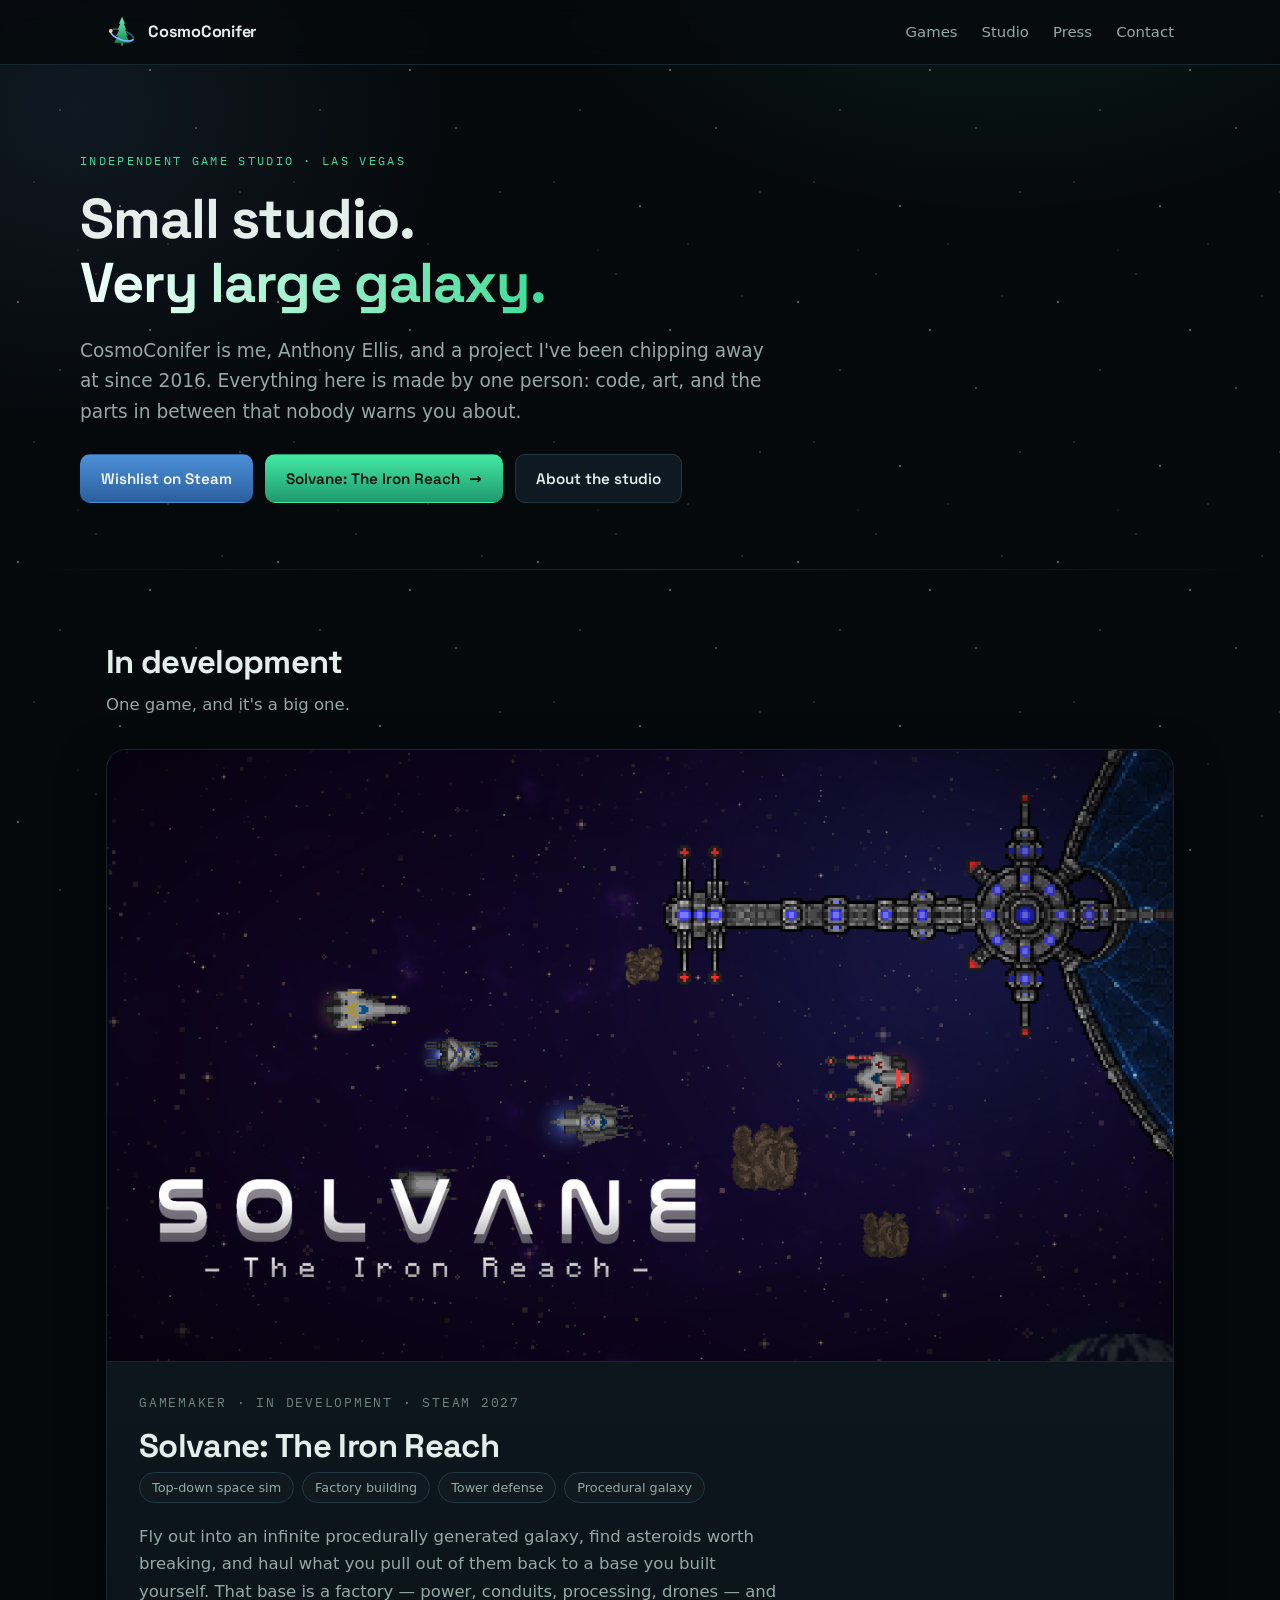
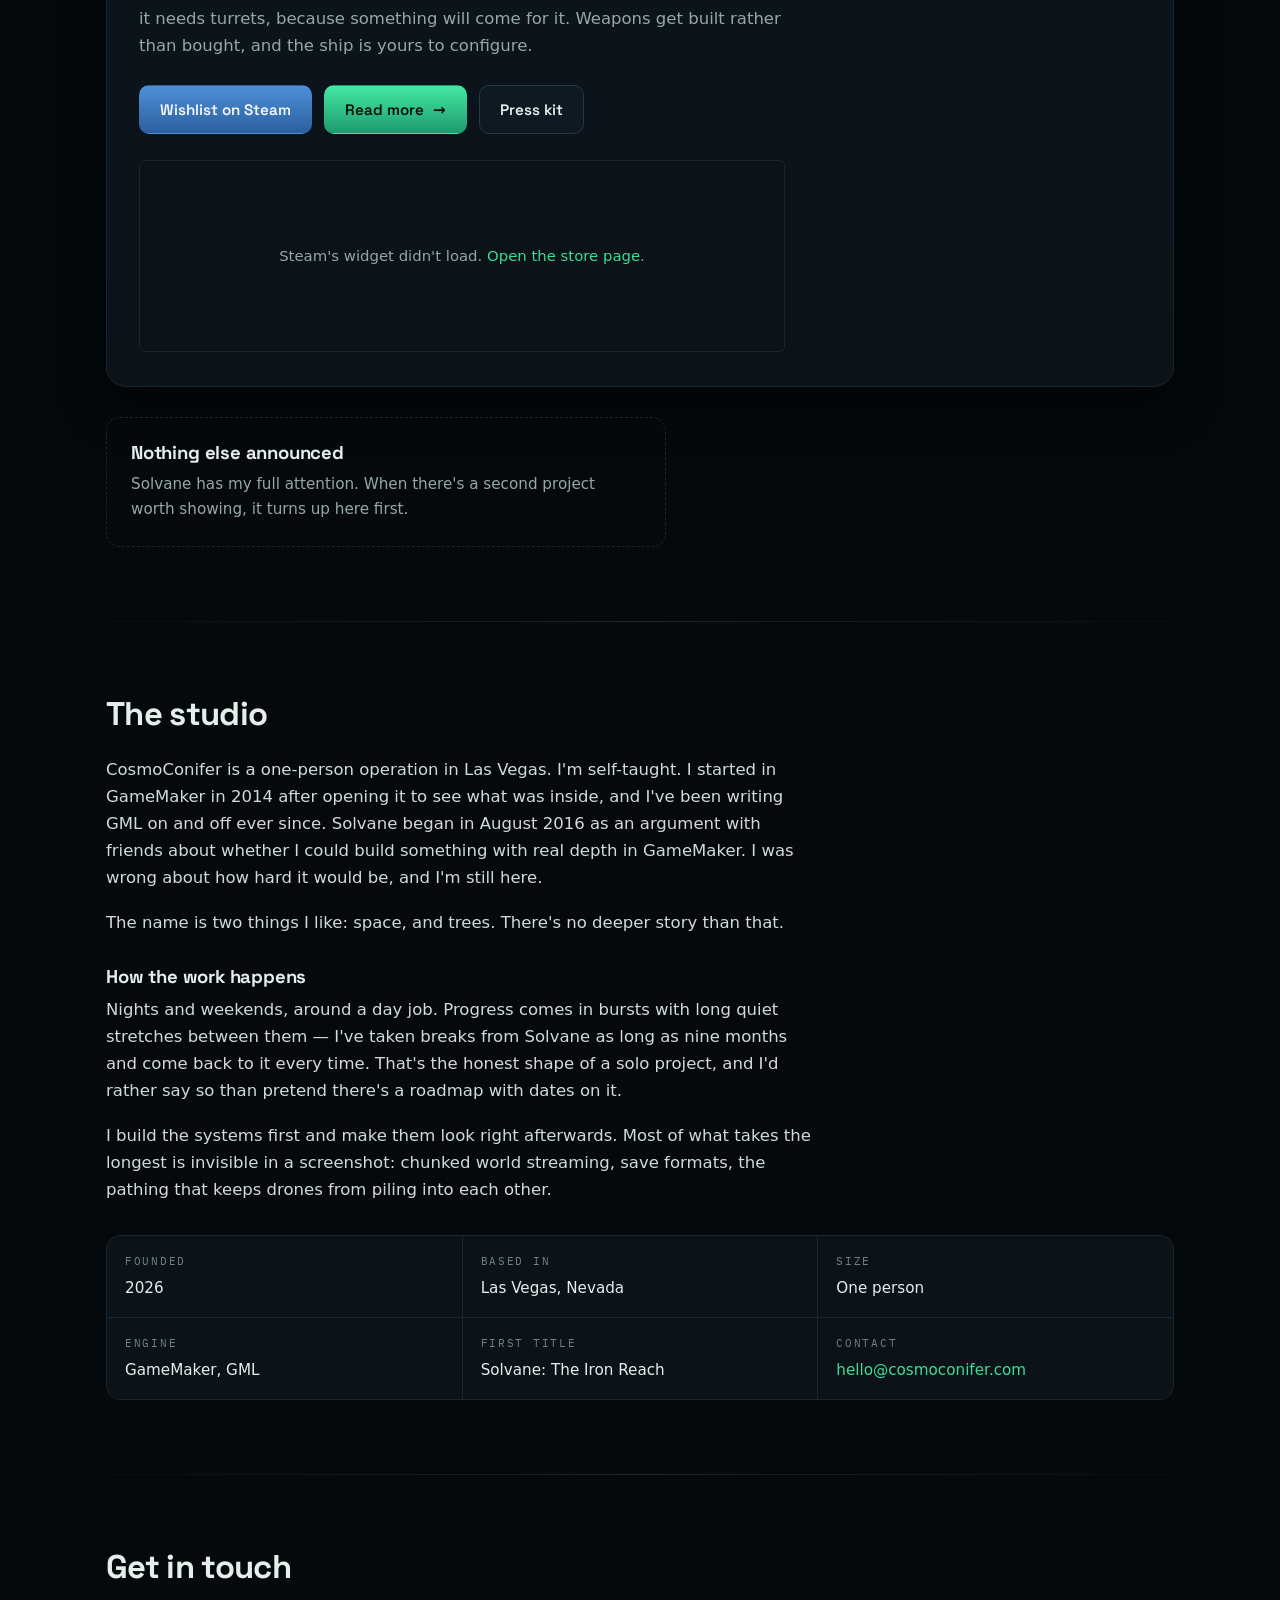
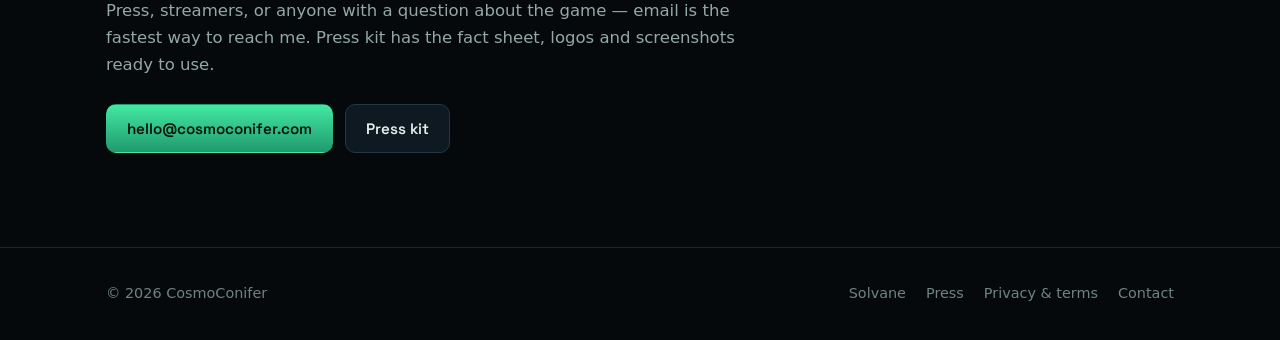
==== commit 27c6cacf: "added steam widget" ====
--- a/index.html
+++ b/index.html
@@ -78,6 +78,12 @@
           <a class="btn btn-steam" href="https://store.steampowered.com/app/5226950/Solvane_The_Iron_Reach/">Wishlist on Steam</a>
           <a class="btn btn-primary" href="/games/solvane/">Read more <span class="arrow" aria-hidden="true">→</span></a>
           <a class="btn" href="/press/">Press kit</a>
+        </div>
+        <div class="steamwidget">
+          <p class="swfall">Steam's widget didn't load. <a href="https://store.steampowered.com/app/5226950/Solvane_The_Iron_Reach/">Open the store page</a>.</p>
+          <iframe src="https://store.steampowered.com/widget/5226950/"
+                  title="Solvane: The Iron Reach on Steam"
+                  width="646" height="190" frameborder="0" loading="lazy"></iframe>
         </div>
       </div>
     </div>
--- a/assets/css/site.css
+++ b/assets/css/site.css
@@ -102,7 +102,8 @@
 }
 .mark:hover{text-decoration:none;color:#fff}
 .mark img{width:32px;height:32px}
-.navlinks{display:flex;align-items:center;gap:24px}
+/* wrap, or on a 320px screen the last link drags the whole document sideways */
+.navlinks{display:flex;align-items:center;gap:24px;flex-wrap:wrap;justify-content:flex-end}
 .navlinks a{color:var(--dim);font-size:.93rem;font-weight:500}
 .navlinks a:hover{color:var(--txt);text-decoration:none}
 .navlinks a.on{color:var(--green)}
@@ -125,6 +126,22 @@
 /* Deliberately not the green primary: this is the one button that leaves the site. */
 .btn-steam{background:linear-gradient(180deg,#4d90d8,#2b5f9e);border-color:transparent;color:#f4f9ff}
 .btn-steam:hover{filter:brightness(1.09)}
+
+/* Valve's official widget. Fixed 646x190 by design, so it gets a max-width box
+   rather than a fluid one; below that the iframe scrolls internally instead of
+   pushing the document sideways. loading="lazy" keeps the third-party request
+   off the critical path. */
+.steamwidget{position:relative;max-width:646px;margin:26px 0 0;min-height:190px;
+  border:1px solid var(--line);border-radius:6px;background:var(--panel);overflow:hidden}
+/* Sits underneath the frame. If Valve's widget loads it covers this; if a blocker
+   or a bad network kills it, the visitor gets a sentence and a link instead of a void. */
+/* Block, not flex: a flex container turns the text and the link into separate
+   flex items and eats the space between them. */
+.steamwidget .swfall{position:absolute;left:0;right:0;top:50%;
+  transform:translateY(-50%);text-align:center;padding:0 24px;margin:0;
+  font-size:.93rem;color:var(--dim)}
+.steamwidget iframe{position:relative;z-index:1;display:block;width:100%;
+  max-width:646px;height:190px;border:0}
 .btn .arrow{transition:transform .15s}
 .btn:hover .arrow{transform:translateX(3px)}
 .cta-row{display:flex;flex-wrap:wrap;gap:12px;margin-top:26px}
@@ -176,8 +193,9 @@
 .factgrid{
   display:grid;gap:1px;background:var(--line);
   border:1px solid var(--line);border-radius:var(--rad);overflow:hidden;
-  grid-template-columns:repeat(2,1fr);margin:32px 0 0;
-}
+  grid-template-columns:1fr;margin:32px 0 0;
+}
+@media (min-width:420px){ .factgrid{grid-template-columns:repeat(2,1fr)} }
 @media (min-width:720px){ .factgrid{grid-template-columns:repeat(3,1fr)} }
 .fact{background:var(--panel);padding:16px 18px}
 .fact dt{font-family:var(--mono);font-size:.71rem;letter-spacing:.15em;text-transform:uppercase;color:var(--dim-2);margin-bottom:5px}
@@ -194,7 +212,9 @@
 .prose > :first-child{margin-top:0}
 
 /* ── gallery ───────────────────────────────────────────────────────────── */
-.shots{display:grid;gap:18px;grid-template-columns:repeat(auto-fit,minmax(420px,1fr));margin-top:30px}
+/* min() so the 420px floor collapses on narrow screens instead of forcing
+   the document wider than the viewport. */
+.shots{display:grid;gap:18px;grid-template-columns:repeat(auto-fit,minmax(min(420px,100%),1fr));margin-top:30px}
 figure{margin:0}
 .shot{border:1px solid var(--line);border-radius:var(--rad);overflow:hidden;background:var(--panel)}
 .shot img{width:100%}
